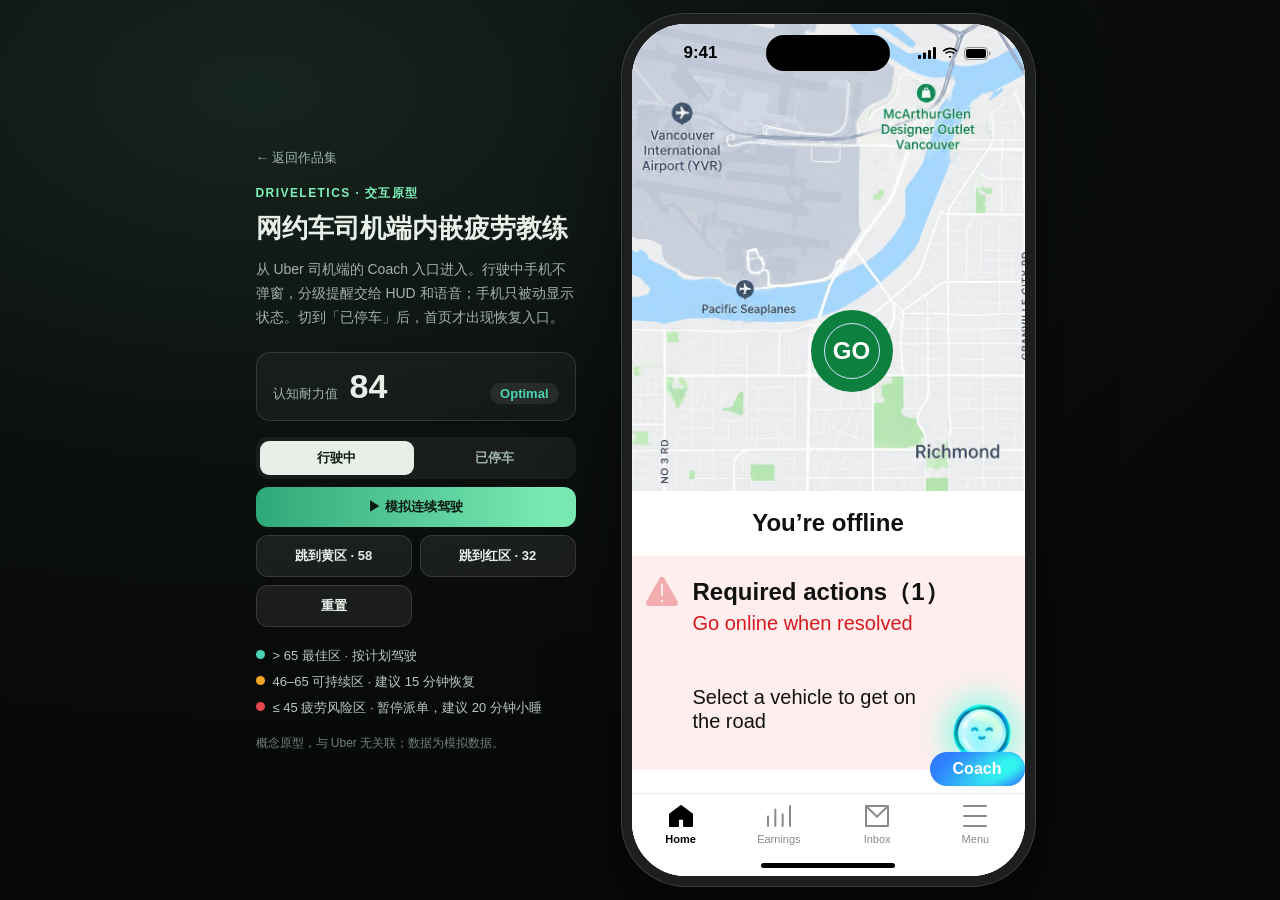
==== driveletics/index.html @ 4b9e258f "Driveletics: add embedded-coach H5 prototype, link it from the project page Single-screen prototype " ====
<!DOCTYPE html>
<html lang="zh-CN">
<head>
<meta charset="UTF-8" />
<meta name="viewport" content="width=device-width, initial-scale=1, maximum-scale=1, user-scalable=no, viewport-fit=cover" />
<meta name="robots" content="noindex, nofollow" />
<meta name="theme-color" content="#0b0f0d" />
<title>Driveletics · Driver Coach</title>
<link rel="stylesheet" href="app.css?v=5" />
</head>
<body>

<div class="stage">
  <!-- Demo controls (outside the phone; bottom sheet on mobile) -->
  <aside class="demo" id="demo">
    <button class="demo-toggle" id="demoToggle" aria-expanded="false">演示控制</button>
    <div class="demo-body">
      <a class="demo-back" href="../project-driveletics.html">&#8592; 返回作品集</a>
      <p class="demo-kicker">DRIVELETICS · 交互原型</p>
      <h1 class="demo-title">网约车司机端内嵌疲劳教练</h1>
      <p class="demo-lead">从 Uber 司机端的 Coach 入口进入。行驶中手机不弹窗，分级提醒交给 HUD 和语音；手机只被动显示状态。切到「已停车」后，首页才出现恢复入口。</p>
      <div class="demo-meter">
        <span>认知耐力值</span>
        <strong id="demoScore">84</strong>
        <em id="demoZone" class="z-opt">Optimal</em>
      </div>
      <div class="demo-drive" role="group" aria-label="车辆状态">
        <button data-moving="1" class="on">行驶中</button>
        <button data-moving="0">已停车</button>
      </div>
      <div class="demo-btns">
        <button id="simPlay" class="primary">▶ 模拟连续驾驶</button>
        <button data-jump="58">跳到黄区 · 58</button>
        <button data-jump="32">跳到红区 · 32</button>
        <button id="simReset">重置</button>
      </div>
      <ul class="demo-legend">
        <li><i class="z-opt"></i>&gt; 65 最佳区 · 按计划驾驶</li>
        <li><i class="z-sus"></i>46–65 可持续区 · 建议 15 分钟恢复</li>
        <li><i class="z-risk"></i>≤ 45 疲劳风险区 · 暂停派单，建议 20 分钟小睡</li>
      </ul>
      <p class="demo-note">概念原型，与 Uber 无关联；数据为模拟数据。</p>
    </div>
  </aside>

  <div class="phone-wrap" id="phoneWrap">
    <div class="phone" id="phone">
      <div class="statusbar" aria-hidden="true">
        <span class="sb-time">9:41</span>
        <span class="sb-island"></span>
        <span class="sb-icons">
          <svg width="18" height="12" viewBox="0 0 18 12"><rect x="0" y="8" width="3" height="4" rx="1"/><rect x="5" y="5.5" width="3" height="6.5" rx="1"/><rect x="10" y="3" width="3" height="9" rx="1"/><rect x="15" y="0" width="3" height="12" rx="1"/></svg>
          <svg width="16" height="12" viewBox="0 0 16 12"><path d="M8 2.2c2.4 0 4.6.9 6.2 2.5l1.2-1.2A10.4 10.4 0 0 0 8 .5 10.4 10.4 0 0 0 .6 3.5l1.2 1.2A8.7 8.7 0 0 1 8 2.2Zm0 3.4c1.5 0 2.8.6 3.8 1.5L13 5.9A7.1 7.1 0 0 0 8 3.9a7.1 7.1 0 0 0-5 2l1.2 1.2c1-.9 2.3-1.5 3.8-1.5Zm0 3.4c.6 0 1.1.2 1.5.6L8 11.1 6.5 9.6c.4-.4.9-.6 1.5-.6Z"/></svg>
          <svg width="27" height="13" viewBox="0 0 27 13"><rect x=".5" y=".5" width="23" height="12" rx="3.5" fill="none" stroke="currentColor" opacity=".4"/><rect x="2" y="2" width="20" height="9" rx="2"/><path d="M25 4.5v4c.8-.3 1.3-1.1 1.3-2s-.5-1.7-1.3-2Z" opacity=".5"/></svg>
        </span>
      </div>

      <!-- ============ 000 · Uber driver home ============ -->
      <section class="screen scr-uber is-active" data-screen="uber">
        <div class="uber-map"><img src="assets/uber-map.jpg" alt="" /></div>
        <button class="go-btn" id="goBtn" aria-label="Go online">
          <img class="go-outer" src="assets/go-outer.svg" alt="" />
          <img class="go-inner" src="assets/go-inner.svg" alt="" />
          <span>GO</span>
        </button>
        <p class="uber-state" id="uberState">You’re offline</p>
        <div class="uber-actions">
          <img class="uber-warn" src="assets/warn.svg" alt="" />
          <div>
            <p class="ua-title">Required actions（1）</p>
            <p class="ua-sub">Go online when resolved</p>
            <p class="ua-item">Select a vehicle to get on the road</p>
          </div>
        </div>
        <button class="coach-entry" id="coachEntry" aria-label="Open Driveletics coach">
          <span class="coach-orb">
            <img class="coach-glow" src="assets/coach-glow.svg" alt="" />
            <img class="coach-face" src="assets/mascot.png" alt="" />
          </span>
          <span class="coach-pill"><img src="assets/coach-shine.svg" alt="" /><b>Coach</b></span>
        </button>
        <nav class="uber-tabs">
          <a class="on"><img src="assets/u-home.svg" alt="" /><span>Home</span></a>
          <a><img src="assets/u-earn.svg" alt="" /><span>Earnings</span></a>
          <a><img src="assets/u-inbox.svg" alt="" /><span>Inbox</span></a>
          <a><img src="assets/u-menu.svg" alt="" /><span>Menu</span></a>
        </nav>
      </section>

      <!-- ============ Splash ============ -->
      <section class="screen scr-splash" data-screen="splash">
        <img class="sp-glow-green" src="assets/sp-glow-green.svg" alt="" />
        <img class="sp-glow-cyan" src="assets/sp-glow-cyan.svg" alt="" />
        <div class="sp-ring">
          <img class="sp-track" src="assets/sp-ring-track.svg" alt="" />
          <img class="sp-progress" src="assets/sp-ring-progress.svg" alt="" />
          <img class="sp-halo" src="assets/sp-orb-halo.svg" alt="" />
          <img class="sp-rim" src="assets/sp-orb-rim.svg" alt="" />
          <img class="sp-face" src="assets/sp-orb-face.svg" alt="" />
          <img class="sp-hl" src="assets/sp-orb-hl.svg" alt="" />
          <img class="sp-eye l" src="assets/sp-eye.svg" alt="" />
          <img class="sp-eye r" src="assets/sp-eye.svg" alt="" />
          <img class="sp-smile" src="assets/sp-smile.svg" alt="" />
        </div>
        <p class="sp-name">DRIVELETICS</p>
        <p class="sp-tag">Drive in rhythm. Rest in time.</p>
        <p class="sp-chip"><img src="assets/sp-dot.svg" alt="" /><span id="spChip">Calibrating fatigue monitor…</span></p>
        <div class="sp-loader"><i id="spBar"></i></div>
        <p class="sp-foot">AI-POWERED DRIVER WELLBEING</p>
      </section>

      <!-- ============ Coach app shell ============ -->
      <section class="screen scr-app" data-screen="app">
        <div class="app-scroll" id="appScroll">
          <button class="back" data-action="back-uber">
            <svg width="24" height="24" viewBox="0 0 24 24"><path d="M14.5 6 8.5 12l6 6" fill="none" stroke="currentColor" stroke-width="2" stroke-linecap="round" stroke-linejoin="round"/></svg>
            <span>Back to Uber</span>
          </button>

          <!-- 001 Home -->
          <div class="tab-page is-active" data-page="home">
            <header class="hello">
              <img class="hello-avatar" src="assets/mascot.png" alt="" />
              <div><h2>Hi, Jack</h2><p>Saturday, March 14, 2026</p></div>
            </header>

            <article class="park-card" id="parkCard" hidden>
              <span class="pc-dot"></span>
              <div>
                <p class="pc-kicker" id="pcKicker">PARKED · FATIGUE RISK</p>
                <p class="pc-title" id="pcTitle">Good time for a 20-min rest</p>
                <p class="pc-sub" id="pcSub">Requests stay paused until you’ve rested.</p>
              </div>
              <button class="pc-go" id="pcGo">Start</button>
            </article>

            <article class="stamina" id="staminaCard">
              <p class="st-label">COGNITIVE STAMINA</p>
              <p class="st-score" id="stScore">84</p>
              <p class="st-state" id="stState">Optimal Performance</p>
              <div class="st-ring">
                <svg viewBox="0 0 120 120">
                  <circle cx="60" cy="60" r="50" class="ring-track" />
                  <circle cx="60" cy="60" r="50" class="ring-val" id="stRing" />
                </svg>
                <span id="stBadge">HIGH</span>
              </div>
              <div class="st-msg" id="stMsg">
                <img src="assets/check-circle.svg" alt="" />
                <span id="stMsgText">Your status is good, continue accepting rides</span>
              </div>
              <p class="st-dispatch"><span>Ride requests</span><b id="stDispatch">Active</b></p>
              <button class="st-why" id="stWhy" aria-expanded="false">AI 判断依据 <b>›</b></button>
              <div class="st-basis" id="stBasis" hidden>
                <p><i></i>PERCLOS（闭眼时间占比）<b id="bPerclos">6%</b></p>
                <p><i></i>本段连续驾驶<b id="bDrive">32 min</b></p>
                <p><i></i>今日累计在线<b>5h 42m</b></p>
                <p><i></i>急刹 / 车道偏离（CAN）<b id="bCan">0 次</b></p>
                <small>DMS 摄像头 + 车辆 CAN 数据 · 只用于安全支持，不作为平台处罚依据</small>
              </div>
            </article>

            <h3 class="sec">Today's Driving Status</h3>
            <div class="duo">
              <div class="mini"><p>Active Hours</p><strong id="activeHours">5h 42m</strong></div>
              <div class="mini"><p>Safety Score</p><strong>9.8<img class="safety-dot" src="assets/safety-dot.svg" alt="" /></strong></div>
            </div>

            <div class="next-win" id="nextWin">
              <span class="nw-icon"><img src="assets/clock-bg.svg" alt="" /><img src="assets/clock.svg" alt="" /></span>
              <div><p>NEXT RECOVERY WINDOW</p><strong id="nwText">Scheduled in 15m</strong></div>
              <button class="snooze" id="snoozeBtn">Snooze</button>
            </div>

            <h3 class="sec">Daily points progress</h3>
            <div class="bar"><i id="dailyBar" style="width:65%"></i></div>
            <p class="bar-cap" id="dailyCap">65 / 100 points</p>
          </div>

          <!-- 002 Plan -->
          <div class="tab-page" data-page="plan">
            <h2 class="title">Driving Plan</h2>
            <p class="subtitle">Today's rhythmic training schedule</p>
            <article class="overview">
              <p class="ov-label">PLAN OVERVIEW</p>
              <div class="ov-cols">
                <div><p>Total Drive</p><strong>195</strong><span>minutes</span></div>
                <div><p>Total Rest</p><strong>45</strong><span>minutes</span></div>
                <div><p>Sessions</p><strong>4</strong><span>total</span></div>
              </div>
              <img class="ov-orb" src="assets/mascot.png" alt="" />
            </article>

            <button class="sec sec-link" data-action="open-schedule">Session Schedule
              <svg width="20" height="20" viewBox="0 0 24 24"><path d="M9.5 6l6 6-6 6" fill="none" stroke="currentColor" stroke-width="2" stroke-linecap="round" stroke-linejoin="round"/></svg>
            </button>
            <article class="current" data-action="open-schedule">
              <img class="cur-play" src="assets/play-green.svg" alt="" />
              <div class="cur-head"><strong>Drive Session 2</strong><span>9:04 AM-9:52 AM</span></div>
              <div class="cur-min"><b>48</b><span>min</span></div>
              <div class="bar teal"><i id="curBar" style="width:66.7%"></i></div>
              <p class="cur-prog" id="curProg">In progress 32/48 min</p>
            </article>

            <div class="duo">
              <div class="mini tall"><p>DRIVE SESSION 1</p><strong>52 mins</strong><span>8:00 AM-8:52 AM</span><em>Completed</em></div>
              <div class="mini tall"><p>RECOVERY 1</p><strong>12 mins</strong><span>8:52 AM-9:04 AM</span><em>Completed</em></div>
            </div>

            <article class="strategy">
              <h3>Ride Acceptance Strategy</h3>
              <ol id="strategyList">
                <li class="on"><b>9:04 AM-9:30 AM</b><span>Peak period · Prioritize short trips</span></li>
                <li><b>9:30 AM-9:52 AM</b><span>Wind down · Decline trips over 20 min</span></li>
                <li><b>9:52 AM-10:07 AM</b><span>Recovery 2 · Auto-pause new requests</span></li>
              </ol>
            </article>
          </div>

          <!-- 003 Schedule (sub page of Plan) -->
          <div class="tab-page" data-page="schedule">
            <h2 class="title">Schedule</h2>
            <div class="sched" id="schedList"></div>
          </div>

          <!-- 004 Recovery -->
          <div class="tab-page" data-page="recovery">
            <article class="rec-win" id="recWin">
              <p class="rw-label">RECOVERY WINDOW</p>
              <p class="rw-zone" id="rwZone">Sustainable<br />Zone</p>
              <p class="rw-time"><b id="rwTime">12:48</b><span>MIN REMAINING</span></p>
              <p class="rw-active" id="rwActive">ACTIVE</p>
              <img class="rw-orb" src="assets/mascot.png" alt="" />
              <div class="bar dark"><i id="rwBar" style="width:15%"></i></div>
              <p class="rw-hint">Maintain low intensity for maximum recovery benefit</p>
              <div class="rw-actions">
                <button id="rwToggle">Pause</button>
                <button id="rwEnd" class="ghost">End early</button>
              </div>
            </article>

            <article class="card strategies">
              <h3>Recovery Strategies</h3>
              <button class="strat is-on" data-strat="breath"><img src="assets/ic-lungs.svg" alt="" /><b>Deep Breathing</b><span>3-5 min breathing to reduce stress hormones</span><em>Best</em></button>
              <button class="strat" data-strat="coffee"><img src="assets/ic-coffee.svg" alt="" /><b>Caffeine Boost</b><span>Small coffee or tea to enhance alertness</span></button>
              <button class="strat" data-strat="walk"><img src="assets/ic-walk.svg" alt="" /><b>Light Movement</b><span>Walk or stretch to improve circulation</span></button>
              <button class="strat" data-strat="snack"><img src="assets/ic-apple.svg" alt="" /><b>Healthy Snack</b><span>Fruit or nuts for energy replenishment</span></button>
            </article>

            <h3 class="sec">Nearby Rest Stop</h3>
            <div class="rest-map"><img src="assets/rest-map.jpg" alt="" /></div>

            <article class="card stops">
              <h3><img src="assets/ic-pin.svg" alt="" />Nearby Rest Stops</h3>
              <button class="stop" data-stop="Starbucks - Downtown"><b>Starbucks - Downtown</b><em>0.3 Km</em><span>Coffee Shop</span><i>Wifi</i><i>Restroom</i><i>Charging</i></button>
              <button class="stop" data-stop="Central Park"><b>Central Park</b><em>0.5 Km</em><span>Park</span><i>Green Space</i><i>Restroom</i><i>Charging</i></button>
              <button class="stop" data-stop="7-Eleven - Main St"><b>7-Eleven - Main St</b><em>0.2 Km</em><span>Convenience</span><i>Food</i><i>Restroom</i></button>
            </article>
          </div>

          <!-- 005 Rewards -->
          <div class="tab-page" data-page="rewards">
            <h2 class="title">Rewards &amp; Rules</h2>
            <p class="subtitle strong">Follow the rhythm, earn rewards</p>
            <div class="duo">
              <div class="pts today">
                <p>TODAY'S POINTS</p>
                <div class="pts-ring">
                  <svg viewBox="0 0 120 120"><circle cx="60" cy="60" r="50" class="pr-track"/><circle cx="60" cy="60" r="50" class="pr-val" id="ptsRing"/></svg>
                  <strong id="ptsToday">73</strong><em>Good</em>
                </div>
              </div>
              <div class="pts total">
                <p>REWARD POINTS</p>
                <strong id="ptsTotal">888</strong><em>pts</em>
                <button id="redeemBtn">Redeem <svg width="16" height="16" viewBox="0 0 24 24"><path d="M9.5 6l6 6-6 6" fill="none" stroke="currentColor" stroke-width="2.4" stroke-linecap="round" stroke-linejoin="round"/></svg></button>
              </div>
            </div>

            <article class="card trend">
              <h3>Weekly Endurance Trends</h3>
              <p class="muted">Last 7 Days</p>
              <svg class="chart" id="chart" viewBox="0 0 322 170"></svg>
              <p class="legend"><i class="z-opt"></i>HIGH <i class="z-sus"></i>SUSTAINABLE <i class="z-risk"></i>FATIGUE</p>
            </article>

            <h3 class="sec">Recent Rewards</h3>
            <ul class="card rewards" id="rewardList">
              <li><b>Smooth Braking Streak</b><span>Today 2:20 PM</span><em>+25 pts</em></li>
              <li><b>Recovery 1 Completed</b><span>Today 9:04 AM</span><em>+15 pts</em></li>
              <li><b>Plan Adherence 3 days</b><span>Today 8:00 AM</span><em>+25 pts</em></li>
            </ul>
          </div>
        </div>

        <nav class="tabbar" id="tabbar">
          <button data-tab="home" class="on"><img class="i-off" src="assets/tab-home-gray.png" alt="" /><img class="i-on" src="assets/mascot.png" alt="" /><span>Home</span></button>
          <button data-tab="plan"><img class="i-off" src="assets/tab-plan.png" alt="" /><img class="i-on" src="assets/mascot.png" alt="" /><span>Plan</span></button>
          <button data-tab="recovery"><img class="i-off" src="assets/tab-recovery.png" alt="" /><img class="i-on" src="assets/mascot.png" alt="" /><span>Recovery</span></button>
          <button data-tab="rewards"><img class="i-off" src="assets/tab-rewards.png" alt="" /><img class="i-on" src="assets/mascot.png" alt="" /><span>Rewards</span></button>
        </nav>

      </section>

      <div class="toast" id="toast" role="status"></div>
      <div class="home-ind"></div>
    </div>
  </div>
</div>

<script src="app.js?v=5"></script>
</body>
</html>
---- driveletics/app.css ----
/* Driveletics · driver coach H5 prototype (from Figma 汽车 · 000–005 + Splash) */
:root {
  --bg: #f4f5f5;
  --ink: #111;
  --muted: #6b6b6b;
  --tab: #93969a;
  --teal: #4ad2b4;
  --teal-2: #2ec1a0;
  --amber: #f5a524;
  --red: #e5484d;
  --card: #fff;
  --zone: var(--teal);
  --font: -apple-system, BlinkMacSystemFont, "SF Pro Text", "SF Pro Display", "Inter", "PingFang SC", "Helvetica Neue", Arial, sans-serif;
}
* { box-sizing: border-box; margin: 0; padding: 0; -webkit-tap-highlight-color: transparent; }
html, body { height: 100%; }
body {
  font-family: var(--font);
  background: radial-gradient(1200px 700px at 20% 10%, #16241e 0%, #0b0f0d 55%, #070908 100%);
  color: var(--ink);
  overflow: hidden;
  -webkit-font-smoothing: antialiased;
}
button { font: inherit; color: inherit; background: none; border: 0; cursor: pointer; text-align: left; }
img { display: block; }
[hidden] { display: none !important; }

/* ---------- stage: demo panel + phone ---------- */
.stage {
  height: 100%;
  display: flex;
  align-items: center;
  justify-content: center;
  gap: 56px;
  padding: 24px;
}
.phone-wrap { width: calc(393px * var(--s, 1)); height: calc(852px * var(--s, 1)); flex: none; }
.phone {
  position: relative;
  width: 393px;
  height: 852px;
  transform: scale(var(--s, 1));
  transform-origin: top left;
  border-radius: 54px;
  overflow: hidden;
  background: var(--bg);
  box-shadow: 0 0 0 10px #1c1f1e, 0 0 0 11px #3a3f3d, 0 40px 80px rgba(0, 0, 0, .55);
}

.demo { width: 320px; color: #e8efe9; flex: none; }
.demo-toggle { display: none; }
.demo-back { display: inline-block; margin-bottom: 18px; font-size: 13px; color: #9fb3aa; text-decoration: none; }
.demo-back:hover { color: #e8efe9; }
.demo-kicker { font-size: 12px; letter-spacing: .12em; color: #7ff0b8; font-weight: 600; }
.demo-title { font-size: 26px; line-height: 1.3; margin: 10px 0 12px; font-weight: 800; }
.demo-lead { font-size: 14px; line-height: 1.7; color: #9fb3aa; }
.demo-meter {
  display: flex; align-items: baseline; gap: 12px;
  margin: 22px 0 16px; padding: 14px 16px;
  border: 1px solid rgba(255, 255, 255, .12); border-radius: 14px;
  background: rgba(255, 255, 255, .04);
}
.demo-meter span { font-size: 13px; color: #9fb3aa; }
.demo-meter strong { font-size: 34px; font-weight: 800; font-variant-numeric: tabular-nums; }
.demo-meter em { font-style: normal; font-size: 13px; font-weight: 700; margin-left: auto; padding: 3px 10px; border-radius: 999px; background: rgba(255,255,255,.08); }
.demo-meter em.z-opt { color: var(--teal); }
.demo-meter em.z-sus { color: var(--amber); }
.demo-meter em.z-risk { color: #ff6b6f; }
.demo-btns { display: grid; grid-template-columns: 1fr 1fr; gap: 8px; }
.demo-btns button {
  padding: 11px 12px; border-radius: 12px; font-size: 13px; font-weight: 600; text-align: center;
  background: rgba(255, 255, 255, .07); border: 1px solid rgba(255, 255, 255, .12); color: #e8efe9;
  transition: background .2s;
}
.demo-btns button:hover { background: rgba(255, 255, 255, .14); }
.demo-btns .primary { grid-column: 1 / -1; background: linear-gradient(90deg, #2fa879, #7ff0b8); color: #0b1a12; border: 0; }
.demo-btns .primary.is-on { background: rgba(255,255,255,.1); color: #e8efe9; border: 1px solid rgba(255,255,255,.2); }
.demo-legend { list-style: none; margin: 20px 0 0; display: grid; gap: 8px; font-size: 13px; color: #b9c9c1; }
.demo-legend i, .legend i { display: inline-block; width: 9px; height: 9px; border-radius: 50%; margin-right: 8px; vertical-align: 1px; }
.z-opt { background: var(--teal); }
.z-sus { background: var(--amber); }
.z-risk { background: var(--red); }
.demo-meter em.z-opt, .demo-meter em.z-sus, .demo-meter em.z-risk { background: rgba(255,255,255,.08); }
.demo-note { margin-top: 18px; font-size: 12px; color: #6f817a; }

/* ---------- status bar / home indicator ---------- */
.statusbar {
  position: absolute; z-index: 30; top: 0; left: 0; right: 0; height: 54px;
  display: flex; align-items: center; justify-content: space-between; padding: 4px 34px 0 52px;
  pointer-events: none; color: #000;
}
.statusbar svg { fill: currentColor; }
.sb-time { font-weight: 600; font-size: 17px; width: 54px; }
.sb-island { position: absolute; left: 134.5px; top: 11px; width: 124px; height: 36px; border-radius: 18px; background: #000; }
.sb-icons { display: flex; gap: 6px; align-items: center; }
.phone.dark-bar .statusbar { color: #fff; }
.home-ind { position: absolute; z-index: 30; left: 129.5px; bottom: 8px; width: 134px; height: 5px; border-radius: 3px; background: #000; pointer-events: none; }
.phone.dark-bar .home-ind { background: rgba(255, 255, 255, .6); }

/* ---------- screens ---------- */
.screen { position: absolute; inset: 0; opacity: 0; visibility: hidden; transition: opacity .35s ease, visibility 0s linear .35s; }
.screen.is-active { opacity: 1; visibility: visible; transition: opacity .35s ease; }

/* 000 · Uber */
.scr-uber { background: #fff; }
.uber-map { position: absolute; left: -23px; top: 0; width: 439px; height: 467px; overflow: hidden; }
.uber-map img { position: absolute; left: 0; top: -28.5%; width: 100%; height: 167.09%; object-fit: cover; }
.go-btn { position: absolute; left: 179px; top: 286px; width: 82px; height: 82px; }
.go-btn img { position: absolute; }
.go-outer { inset: 0; width: 82px; height: 82px; }
.go-inner { left: 13px; top: 13px; width: 56px; height: 56px; }
.go-btn span { position: absolute; inset: 0; display: grid; place-items: center; color: #fff; font-weight: 600; font-size: 24px; }
.go-btn.online { animation: pulse 1.6s ease-in-out infinite; }
@keyframes pulse { 50% { transform: scale(1.06); } }
.uber-state { position: absolute; top: 485px; left: 0; right: 0; text-align: center; font-weight: 600; font-size: 24px; }
.uber-actions { position: absolute; left: 0; top: 532px; width: 393px; height: 214px; background: #feeeee; padding: 20px 14px; display: flex; gap: 15px; }
.uber-warn { width: 32px; height: 32px; flex: none; }
.ua-title { font-weight: 600; font-size: 24px; }
.ua-sub { color: #d71920; font-size: 20px; margin-top: 4px; }
.ua-item { font-weight: 500; font-size: 20px; margin-top: 50px; width: 233px; line-height: 1.2; }
.coach-entry { position: absolute; left: 298px; top: 672px; width: 95px; height: 90px; }
.coach-orb { position: absolute; left: 16px; top: 0; width: 73px; height: 73px; }
.coach-glow { position: absolute; left: -29.5px; top: -29.5px; width: 132px; height: 132px; max-width: none; animation: glow 2.4s ease-in-out infinite; }
.coach-face { position: absolute; left: 7px; top: 8px; width: 58px; height: 57px; border-radius: 50%; animation: bob 3s ease-in-out infinite; }
@keyframes glow { 50% { opacity: .55; } }
@keyframes bob { 50% { transform: translateY(-3px); } }
.coach-pill { position: absolute; left: 0; top: 56px; width: 95px; height: 34px; border-radius: 999px; background: #2f7cfe; overflow: hidden; display: grid; place-items: center; }
.coach-pill img { position: absolute; left: -12px; top: -12px; width: 123px; height: 62px; max-width: none; transform: rotate(-12.39deg); }
.coach-pill b { position: relative; color: #fff; font-weight: 600; font-size: 16px; }
.coach-entry:active { transform: scale(.96); }
.uber-tabs { position: absolute; left: 0; right: 0; top: 769px; height: 83px; background: #fff; border-top: 1px solid #e8e8e8; display: grid; grid-template-columns: repeat(4, 1fr); }
.uber-tabs a { display: flex; flex-direction: column; align-items: center; padding-top: 11px; gap: 6px; font-size: 11px; font-weight: 500; color: #8a8a8a; }
.uber-tabs a.on { color: #000; font-weight: 600; }
.uber-tabs img { width: 24px; height: 22px; }

/* Splash */
.scr-splash { background: linear-gradient(180deg, #16241e 0%, #0b0f0d 55%, #070908 100%); overflow: hidden; color: #fff; }
.sp-glow-green { position: absolute; left: -240px; top: 0; width: 660px; height: 660px; max-width: none; }
.sp-glow-cyan { position: absolute; left: 40px; top: 400px; width: 600px; height: 600px; max-width: none; }
.sp-ring { position: absolute; left: 84.5px; top: 218px; width: 224px; height: 224px; }
.sp-ring img { position: absolute; max-width: none; }
.sp-track { inset: 0; width: 224px; height: 224px; }
.sp-progress { left: -16px; top: -18px; width: 258px; height: 260px; animation: spin 2.2s linear infinite; transform-origin: 128px 130px; }
@keyframes spin { to { transform: rotate(360deg); } }
.sp-halo { left: 20px; top: 20px; width: 184px; height: 184px; }
.sp-rim { left: 50px; top: 50px; width: 124px; height: 124px; }
.sp-face { left: 59px; top: 59px; width: 106px; height: 106px; }
.sp-hl { left: 77.5px; top: 68px; width: 40px; height: 18px; }
.sp-eye { top: 98.25px; width: 19.5px; height: 8.5px; }
.sp-eye.l { left: 86.25px; }
.sp-eye.r { left: 118.25px; }
.sp-smile { left: 100.25px; top: 118.25px; width: 23.5px; height: 8.5px; }
.sp-eye { animation: blink 3.2s infinite; transform-origin: center; }
@keyframes blink { 0%, 92%, 100% { transform: scaleY(1); } 95% { transform: scaleY(.1); } }
.sp-name { position: absolute; top: 488px; left: 0; right: 0; text-align: center; font-weight: 900; font-size: 34px; letter-spacing: 1.36px; }
.sp-tag { position: absolute; top: 534px; left: 0; right: 0; text-align: center; color: #9fb3aa; font-size: 16px; font-weight: 500; }
.sp-chip {
  position: absolute; top: 596px; left: 50%; transform: translateX(-50%); white-space: nowrap;
  display: flex; align-items: center; gap: 10px; padding: 10px 16px; border-radius: 999px;
  background: rgba(255, 255, 255, .06); border: 1px solid rgba(255, 255, 255, .12);
  color: #d6e4dd; font-size: 14px; font-weight: 500;
}
.sp-chip img { width: 20px; height: 20px; margin: -6px; }
.sp-loader { position: absolute; top: 700px; left: 136.5px; width: 120px; height: 4px; border-radius: 2px; background: rgba(255, 255, 255, .1); overflow: hidden; }
.sp-loader i { display: block; height: 100%; width: 0; border-radius: 2px; background: linear-gradient(90deg, #2fa879, #7ff0b8); }
.sp-foot { position: absolute; top: 776px; left: 0; right: 0; text-align: center; font-size: 11px; font-weight: 600; letter-spacing: 1.54px; color: rgba(255, 255, 255, .4); }

/* ---------- App shell ---------- */
.scr-app { background: var(--bg); }
.app-scroll { position: absolute; inset: 0 0 83px; overflow-y: auto; overscroll-behavior: contain; padding: 64px 16px 32px; scrollbar-width: none; }
.app-scroll::-webkit-scrollbar { display: none; }
.back { display: flex; align-items: center; gap: 4px; color: var(--muted); font-size: 16px; font-weight: 500; margin: 0 0 8px 2px; height: 28px; }
.back svg { margin-left: -4px; }
.tab-page { display: none; }
.tab-page.is-active { display: block; animation: rise .35s ease; }
@keyframes rise { from { opacity: 0; transform: translateY(8px); } }

.title { font-size: 24px; font-weight: 600; margin: 4px 0 0 4px; }
.subtitle { font-size: 13px; color: var(--muted); margin: 6px 0 20px 4px; }
.subtitle.strong { font-size: 16px; font-weight: 500; color: #000; margin-top: 4px; }
.sec { display: block; font-size: 17px; font-weight: 600; margin: 24px 0 12px; }
.sec-link { display: flex; width: 100%; justify-content: space-between; align-items: center; }
.muted { color: var(--muted); font-size: 13px; font-weight: 500; }
.card { background: var(--card); border-radius: 12px; }

/* Home */
.hello { display: flex; align-items: center; gap: 8px; margin: 0 0 14px 8px; }
.hello-avatar { width: 48px; height: 48px; border-radius: 50%; }
.hello h2 { font-size: 24px; font-weight: 600; }
.hello p { font-size: 14px; font-weight: 500; color: var(--muted); margin-top: 2px; }

.stamina { position: relative; background: #111; color: #fff; padding: 19px 15px 16px 15px; min-height: 209px; transition: box-shadow .4s; }
.st-label { font-size: 14px; font-weight: 500; }
.st-score { font-size: 64px; font-weight: 500; color: var(--zone); margin: 6px 0 0 10px; line-height: 1.1; font-variant-numeric: tabular-nums; transition: color .4s; }
.st-state { font-size: 16px; color: var(--muted); margin-left: 10px; }
.st-ring { position: absolute; right: 22px; top: 18px; width: 124px; height: 124px; }
.st-ring svg { width: 100%; height: 100%; transform: rotate(-90deg); overflow: visible; }
.ring-track { fill: none; stroke: #1e2a27; stroke-width: 8; }
.ring-val { fill: none; stroke: var(--zone); stroke-width: 8; stroke-linecap: round; stroke-dasharray: 314.16; stroke-dashoffset: 50; filter: drop-shadow(0 0 6px var(--zone)); transition: stroke-dashoffset .6s ease, stroke .4s; }
.st-ring span { position: absolute; inset: 0; display: grid; place-items: center; font-size: 30px; font-weight: 500; }
.st-msg { display: flex; align-items: center; gap: 12px; margin: 14px 10px 0; height: 41px; padding: 0 12px; border: 1px solid var(--zone); border-radius: 12px; color: var(--zone); font-size: 11px; transition: color .4s, border-color .4s; }
.st-msg img { width: 24px; height: 24px; }
.stamina[data-zone="sus"] .st-msg img, .stamina[data-zone="risk"] .st-msg img { filter: grayscale(1) brightness(1.6); }
.st-why { margin: 10px 10px 0; font-size: 12px; color: #9aa6a2; }
.st-why b { display: inline-block; transition: transform .2s; }
.st-why[aria-expanded="true"] b { transform: rotate(90deg); }
.st-basis { margin: 8px 10px 0; padding: 12px; border-radius: 10px; background: #1a1d1c; font-size: 12px; color: #cfd8d4; display: grid; gap: 6px; }
.st-basis p { display: flex; align-items: center; gap: 8px; }
.st-basis i { width: 6px; height: 6px; border-radius: 50%; background: var(--zone); }
.st-basis b { margin-left: auto; font-weight: 600; color: #fff; }
.st-basis small { color: #7d8984; font-size: 11px; margin-top: 4px; }

.duo { display: grid; grid-template-columns: 1fr 1fr; gap: 26px; }
.mini { background: #fff; border-radius: 12px; height: 91px; display: flex; flex-direction: column; align-items: center; justify-content: center; gap: 6px; }
.mini p { font-size: 13px; font-weight: 600; color: var(--muted); }
.mini strong { font-size: 26px; font-weight: 700; display: flex; align-items: center; gap: 6px; }
.safety-dot { width: 15px; height: 15px; margin-right: -8px; }
.mini.tall { height: 116px; gap: 2px; }
.mini.tall p { margin-bottom: 6px; }
.mini.tall span { font-size: 13px; font-weight: 500; color: var(--muted); margin-top: 6px; }
.mini.tall em { font-style: normal; font-size: 13px; font-weight: 500; color: var(--teal); }

.next-win { display: flex; align-items: center; gap: 16px; margin-top: 24px; height: 85px; padding: 0 16px 0 10px; border: 1px solid #111; border-radius: 12px; background: #fff; transition: border-color .3s, background .3s; }
.nw-icon { position: relative; width: 40px; height: 40px; flex: none; }
.nw-icon img { position: absolute; }
.nw-icon img:first-child { inset: 0; width: 40px; height: 40px; }
.nw-icon img:last-child { left: 8px; top: 8px; width: 24px; height: 24px; }
.next-win p { font-size: 13px; font-weight: 600; color: var(--muted); }
.next-win strong { font-size: 16px; font-weight: 600; }
.snooze { margin-left: auto; padding: 5px 9px; border-radius: 999px; background: var(--bg); font-size: 13px; font-weight: 600; white-space: nowrap; }
.snooze:disabled { opacity: .4; cursor: default; }
.next-win[data-zone="sus"] { border-color: var(--amber); background: #fff8ed; }
.next-win[data-zone="risk"] { border-color: var(--red); background: #fdeeee; }
.next-win[data-zone="sus"] .snooze, .next-win[data-zone="risk"] .snooze { background: #111; color: #fff; }

.bar { height: 8px; border-radius: 999px; background: #e1e1e1; overflow: hidden; }
.bar i { display: block; height: 100%; border-radius: 999px; background: #111; transition: width .5s ease; }
.bar.teal { background: rgba(74, 210, 180, .3); }
.bar.teal i, .bar.dark i { background: var(--teal); }
.bar.dark { background: rgba(146, 252, 228, .3); }
.bar-cap { font-size: 13px; font-weight: 500; color: var(--muted); margin-top: 8px; }
.scr-app .bar:not(.teal):not(.dark) { width: 322px; }

/* Plan */
.overview { position: relative; background: #111; color: #fff; border-radius: 12px; padding: 24px 28px; height: 158px; }
.ov-label { font-size: 16px; font-weight: 500; }
.ov-cols { display: flex; gap: 34px; margin-top: 10px; }
.ov-cols div { display: flex; flex-direction: column; align-items: center; }
.ov-cols p { font-size: 16px; color: rgba(255, 255, 255, .7); }
.ov-cols strong { font-size: 32px; font-weight: 500; color: var(--teal); }
.ov-cols span { font-size: 13px; }
.ov-orb { position: absolute; right: -8px; bottom: -22px; width: 66px; height: 66px; border-radius: 50%; animation: bob 3s ease-in-out infinite; }
.current { position: relative; background: rgba(74, 210, 180, .15); border-radius: 12px; height: 130px; padding: 16px 17px; cursor: pointer; }
.cur-play { position: absolute; left: 17px; top: 18px; width: 41px; height: 41px; }
.cur-head { margin-left: 49px; display: flex; flex-direction: column; gap: 4px; }
.cur-head strong { font-size: 16px; font-weight: 600; }
.cur-head span { font-size: 13px; font-weight: 500; color: var(--muted); }
.cur-min { position: absolute; right: 21px; top: 7px; display: flex; flex-direction: column; align-items: center; }
.cur-min b { font-size: 32px; font-weight: 500; }
.cur-min span { font-size: 16px; font-weight: 500; color: var(--muted); margin-top: -6px; }
.current .bar { margin-top: 15px; width: 322px; }
.cur-prog { font-size: 16px; font-weight: 500; color: var(--muted); margin-top: 12px; }
.current + .duo { margin-top: 24px; }
.strategy { margin-top: 24px; background: #fff; border-radius: 12px; padding: 25px 32px 20px; }
.strategy h3 { font-size: 17px; font-weight: 600; margin-bottom: 8px; }
.strategy ol { list-style: none; display: grid; gap: 8px; }
.strategy li { border-left: 3px solid #c9d2cb; padding-left: 7px; display: flex; flex-direction: column; gap: 6px; border-radius: 2px; min-height: 40px; }
.strategy li.on { border-color: var(--teal); }
.strategy li b { font-size: 13px; font-weight: 600; }
.strategy li span { font-size: 13px; font-weight: 500; color: var(--muted); }

/* Schedule */
.sched { display: grid; gap: 16px; margin-top: 18px; }
.sitem { position: relative; background: #fff; border-radius: 12px; height: 101px; padding: 15px 16px 0 65px; }
.sitem .ic { position: absolute; left: 14px; top: 12px; width: 41px; height: 41px; }
.sitem .ic img { position: absolute; }
.sitem .ic img:first-child { inset: 0; width: 41px; height: 41px; }
.sitem .ic img + img { left: 8.5px; top: 8.5px; width: 24px; height: 24px; }
.sitem strong { font-size: 16px; font-weight: 600; display: block; }
.sitem > span { font-size: 13px; font-weight: 500; color: var(--muted); }
.sitem .min { position: absolute; right: 20px; top: 12px; display: flex; flex-direction: column; align-items: center; }
.sitem .min b { font-size: 22px; font-weight: 600; }
.sitem .min i { font-style: normal; font-size: 13px; font-weight: 500; color: var(--muted); }
.sitem .st { position: absolute; left: 17px; top: 66px; display: flex; align-items: center; gap: 5px; font-size: 13px; font-weight: 500; color: #8c8c8c; }
.sitem .st img { width: 24px; height: 24px; }
.sitem.done .st { color: var(--teal); }
.sitem.now { background: #edf3ff; border: 1px solid #a4c9f2; height: 124px; }
.sitem.now strong, .sitem.now .prog { color: #6e9cb3; }
.sitem.now .bar { position: absolute; left: 19px; top: 69px; width: 322px; background: #c9d2cb; }
.sitem .prog { position: absolute; left: 18px; top: 88px; font-size: 16px; font-weight: 500; }

/* Recovery */
.rec-win { position: relative; background: #111; color: #fff; border-radius: 12px; padding: 23px 21px 18px; transition: box-shadow .4s; }
.rw-label { font-size: 13px; font-weight: 500; color: #8c8c8c; }
.rw-zone { font-size: 24px; font-weight: 600; line-height: 1.2; margin-top: 6px; }
.rw-time { display: flex; align-items: baseline; gap: 6px; margin-top: 4px; }
.rw-time b { font-size: 48px; font-weight: 600; font-variant-numeric: tabular-nums; }
.rw-time span { font-size: 13px; color: #8c8c8c; }
.rw-active { position: absolute; right: 30px; top: 31px; font-size: 16px; color: var(--teal); }
.rw-active.paused { color: #8c8c8c; }
.rw-orb { position: absolute; right: 26px; top: 60px; width: 78px; height: 78px; border-radius: 50%; animation: breathe 4s ease-in-out infinite; }
@keyframes breathe { 50% { transform: scale(1.08); } }
.rec-win .bar { margin-top: 10px; }
.rw-hint { font-size: 10px; font-weight: 500; color: #8c8c8c; margin-top: 7px; }
.rw-actions { display: flex; gap: 8px; margin-top: 14px; }
.rw-actions button { flex: 1; height: 36px; border-radius: 999px; background: var(--teal); color: #0b1a12; font-size: 14px; font-weight: 600; text-align: center; }
.rw-actions .ghost { background: transparent; color: #cfd8d4; border: 1px solid #333; }
.rec-win.idle .rw-actions button:first-child { background: #fff; }

.strategies { margin-top: 24px; padding: 19px 23px 19px; display: grid; gap: 8px; }
.strategies h3, .stops h3 { font-size: 17px; font-weight: 600; margin: 0 6px 8px; }
.strat { position: relative; display: block; width: 100%; min-height: 83px; padding: 14px 44px 12px 48px; border-radius: 12px; background: var(--bg); border: 1.5px solid transparent; transition: border-color .2s, background .2s; }
.strat img { position: absolute; left: 13px; top: 14px; width: 22px; height: 22px; object-fit: contain; }
.strat b { display: block; font-size: 16px; font-weight: 600; }
.strat span { display: block; font-size: 13px; font-weight: 500; color: var(--muted); margin-top: 4px; line-height: 1.25; }
.strat em { position: absolute; right: 13px; top: 14px; font-style: normal; font-size: 16px; font-weight: 600; color: var(--teal); }
.strat.is-on { border-color: var(--teal); background: #eefaf6; }
.strat.is-on::after { content: "✓"; position: absolute; right: 14px; bottom: 12px; width: 20px; height: 20px; border-radius: 50%; background: var(--teal); color: #fff; font-size: 12px; display: grid; place-items: center; }

.rest-map { height: 199px; border-radius: 16px; overflow: hidden; position: relative; }
.rest-map img { position: absolute; left: -1.48%; top: -2.57%; width: 103.21%; height: 105.02%; object-fit: cover; }
.stops { margin-top: 24px; padding: 10px 25px 12px; display: grid; gap: 9px; }
.stops h3 { display: flex; align-items: center; gap: 7px; margin: 0 0 4px -1px; }
.stops h3 img { width: 41px; height: 41px; }
.stop { position: relative; display: block; width: 100%; min-height: 86px; padding: 8px 18px 10px; border-radius: 12px; background: var(--bg); }
.stop b { font-size: 16px; font-weight: 600; }
.stop em { position: absolute; right: 12px; top: 8px; font-style: normal; font-weight: 500; font-size: 16px; color: var(--teal); }
.stop span { display: block; font-size: 13px; font-weight: 500; color: var(--muted); margin: 6px 0 6px; }
.stop i { display: inline-block; font-style: normal; font-size: 13px; font-weight: 500; color: var(--muted); background: #e1e2e2; border-radius: 4px; padding: 1px 5px; margin-right: 6px; }
.stop:active { background: #e9eded; }

/* Rewards */
.pts { height: 176px; border-radius: 12px; padding: 17px 15px; position: relative; }
.pts p { font-size: 16px; font-weight: 600; }
.pts.today { background: #e1fdf5; }
.pts.total { background: #fff8ed; display: flex; flex-direction: column; align-items: center; }
.pts.total p { align-self: flex-start; }
.pts-ring { position: absolute; left: 26px; top: 46px; width: 115px; height: 115px; }
.pts-ring svg { width: 100%; height: 100%; transform: rotate(-90deg); }
.pr-track { fill: none; stroke: rgba(255, 255, 255, .8); stroke-width: 11; }
.pr-val { fill: none; stroke: var(--teal-2); stroke-width: 11; stroke-linecap: round; stroke-dasharray: 314.16; stroke-dashoffset: 84.8; transition: stroke-dashoffset .6s; }
.pts-ring strong { position: absolute; left: 0; right: 0; top: 22px; text-align: center; font-size: 48px; font-weight: 600; }
.pts-ring em { position: absolute; left: 0; right: 0; top: 74px; text-align: center; font-style: normal; font-size: 16px; font-weight: 600; color: var(--teal); }
.pts.total strong { font-size: 48px; font-weight: 600; color: #fba500; margin-top: 16px; line-height: 1.15; font-variant-numeric: tabular-nums; }
.pts.total em { font-style: normal; font-size: 16px; font-weight: 600; color: #fba500; margin-top: -4px; }
.pts.total button { display: flex; align-items: center; gap: 8px; margin-top: 6px; font-size: 16px; font-weight: 600; }
.trend { margin-top: 35px; padding: 24px 17px 18px; }
.trend h3 { font-size: 16px; font-weight: 600; }
.chart { display: block; width: 100%; height: auto; margin-top: 18px; overflow: visible; }
.chart text { font: 600 10px var(--font); fill: #2ec1a0; text-anchor: middle; }
.chart .day { fill: var(--muted); font-size: 13px; font-weight: 500; }
.legend { font-size: 13px; font-weight: 500; color: var(--muted); display: flex; align-items: center; gap: 4px; margin: 6px 0 0 6px; }
.legend i { margin: 0 2px 0 10px; }
.legend i:first-child { margin-left: 0; }
.rewards { list-style: none; padding: 0 17px; }
.rewards li { position: relative; padding: 18px 0 14px; border-bottom: 1px solid #d9d9d9; display: flex; flex-direction: column; gap: 4px; }
.rewards li:last-child { border-bottom: 0; }
.rewards b { font-size: 16px; font-weight: 500; }
.rewards span { font-size: 13px; font-weight: 500; color: var(--muted); }
.rewards em { position: absolute; right: 0; top: 20px; font-style: normal; font-size: 13px; font-weight: 600; color: var(--teal-2); background: rgba(146, 252, 228, .2); border-radius: 4px; padding: 7px 13px; }
.rewards li.new { animation: flash 1.2s ease; }
@keyframes flash { from { background: rgba(74, 210, 180, .25); } }

/* Tab bar */
.tabbar { position: absolute; left: 0; right: 0; bottom: 0; height: 83px; background: #fff; box-shadow: 0 -2px 1px rgba(0, 0, 0, .05); display: grid; grid-template-columns: repeat(4, 1fr); z-index: 5; }
.tabbar button { display: flex; flex-direction: column; align-items: center; padding-top: 22px; gap: 3px; font-size: 11px; font-weight: 500; color: var(--tab); }
.tabbar img { width: 25px; height: 24px; object-fit: contain; }
.tabbar .i-on { display: none; border-radius: 50%; }
.tabbar button.on { color: #111; }
.tabbar button.on .i-on { display: block; }
.tabbar button.on .i-off { display: none; }

/* Parked recovery card (in-page, not a popup) */
.park-card { display: flex; align-items: center; gap: 12px; margin: 0 0 14px; padding: 14px 14px 14px 16px; border-radius: 14px; background: #fff; border: 1.5px solid var(--zone); animation: rise .35s ease; }
.pc-dot { width: 10px; height: 10px; border-radius: 50%; background: var(--zone); flex: none; box-shadow: 0 0 8px var(--zone); }
.pc-kicker { font-size: 11px; font-weight: 700; letter-spacing: .06em; color: var(--zone); }
.pc-title { font-size: 16px; font-weight: 600; margin-top: 2px; }
.pc-sub { font-size: 12px; color: var(--muted); margin-top: 2px; }
.pc-go { margin-left: auto; flex: none; padding: 8px 16px; border-radius: 999px; background: #111; color: #fff; font-size: 14px; font-weight: 600; }
.st-dispatch { display: flex; justify-content: space-between; margin: 10px 10px 0; font-size: 12px; color: #9aa6a2; }
.st-dispatch b { font-weight: 600; color: #fff; }
.stamina[data-zone="sus"] .st-dispatch b { color: var(--amber); }
.stamina[data-zone="risk"] .st-dispatch b { color: #ff6b6f; }
.demo-drive { display: grid; grid-template-columns: 1fr 1fr; gap: 4px; padding: 4px; margin-bottom: 8px; border-radius: 12px; background: rgba(255, 255, 255, .06); }
.demo-drive button { padding: 8px; border-radius: 9px; font-size: 13px; font-weight: 600; text-align: center; color: #9fb3aa; }
.demo-drive button.on { background: #e8efe9; color: #0b1a12; }

/* Zone accents */
.phone[data-zone="sus"] { --zone: var(--amber); }
.phone[data-zone="risk"] { --zone: var(--red); }
.phone[data-zone="risk"] .stamina { box-shadow: 0 0 0 2px var(--red), 0 0 24px rgba(229, 72, 77, .35); }

/* Toast */
.toast { position: absolute; z-index: 40; left: 50%; bottom: 100px; transform: translate(-50%, 20px); max-width: 320px; padding: 10px 16px; border-radius: 999px; background: rgba(17, 17, 17, .92); color: #fff; font-size: 13px; font-weight: 500; text-align: center; opacity: 0; pointer-events: none; transition: opacity .25s, transform .25s; white-space: nowrap; }
.toast.show { opacity: 1; transform: translate(-50%, 0); }

/* ---------- Real phones: the page IS the app (no frame, no fake status bar) ---------- */
@media (max-width: 520px) {
  body { background: var(--bg); }
  .stage { display: block; padding: 0; height: 100%; }
  .phone-wrap { width: 100%; height: 100%; }
  .phone { width: 100%; height: 100%; transform: none; border-radius: 0; box-shadow: none; }
  .statusbar, .home-ind { display: none; }
  .screen { padding-top: 0; }
  .app-scroll { top: 0; bottom: calc(83px + env(safe-area-inset-bottom)); padding-top: calc(12px + env(safe-area-inset-top)); }
  .tabbar { height: calc(83px - 20px + env(safe-area-inset-bottom)); padding-bottom: env(safe-area-inset-bottom); }
  .tabbar button { padding-top: 10px; }
  /* Fixed-layout Uber + splash scale to the viewport width */
  .scr-uber, .scr-splash { width: 393px; height: 852px; transform-origin: top left; transform: scale(var(--m, 1)); }
  .phone { overflow: hidden; }
  .phone.dark-bar { background: #070908; }

  .demo { position: fixed; z-index: 50; left: 0; right: 0; bottom: 0; width: auto; }
  .demo-toggle {
    display: block; position: fixed; left: 12px; bottom: calc(92px + env(safe-area-inset-bottom)); z-index: 51;
    padding: 7px 12px; border-radius: 999px; font-size: 12px; font-weight: 600;
    background: rgba(17, 17, 17, .78); color: #fff; backdrop-filter: blur(6px);
  }
  .demo.open .demo-toggle { bottom: auto; top: calc(12px + env(safe-area-inset-top)); }
  .demo-body { display: none; background: #0f1512; padding: 18px 18px calc(18px + env(safe-area-inset-bottom)); border-radius: 20px 20px 0 0; box-shadow: 0 -12px 40px rgba(0, 0, 0, .5); }
  .demo.open .demo-body { display: block; }
  .demo-title { font-size: 18px; margin: 6px 0 6px; }
  .demo-lead, .demo-legend, .demo-note { display: none; }
  .demo-meter { margin: 10px 0 10px; }
}
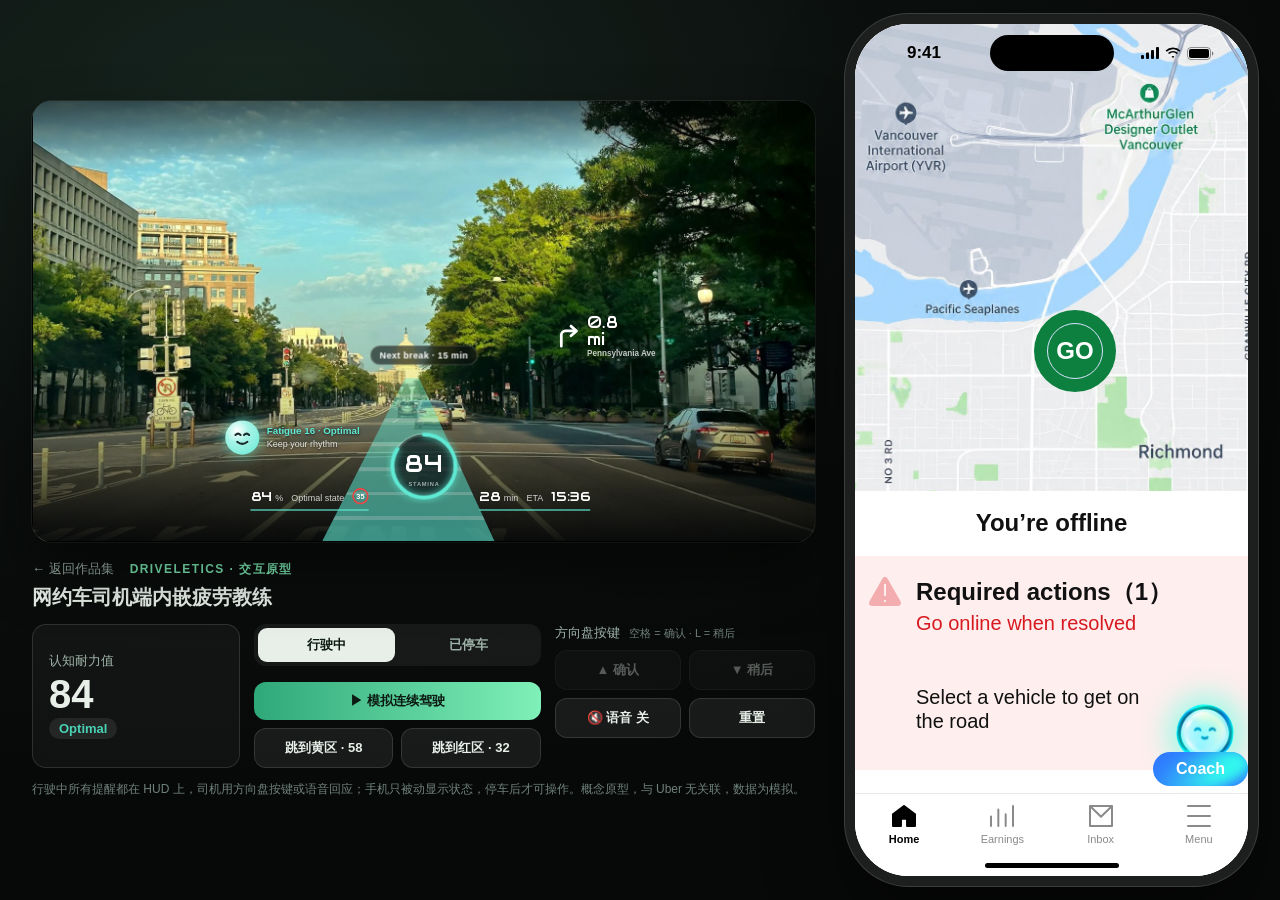
==== commit c51e1231: "Driveletics prototype: add in-car AR-HUD view with tiered interventions HUD drawn in code over a roa" ====
--- a/driveletics/index.html
+++ b/driveletics/index.html
@@ -6,42 +6,114 @@
 <meta name="robots" content="noindex, nofollow" />
 <meta name="theme-color" content="#0b0f0d" />
 <title>Driveletics · Driver Coach</title>
-<link rel="stylesheet" href="app.css?v=5" />
+<link rel="stylesheet" href="app.css?v=9" />
 </head>
 <body>
 
 <div class="stage">
-  <!-- Demo controls (outside the phone; bottom sheet on mobile) -->
-  <aside class="demo" id="demo">
-    <button class="demo-toggle" id="demoToggle" aria-expanded="false">演示控制</button>
-    <div class="demo-body">
-      <a class="demo-back" href="../project-driveletics.html">&#8592; 返回作品集</a>
-      <p class="demo-kicker">DRIVELETICS · 交互原型</p>
-      <h1 class="demo-title">网约车司机端内嵌疲劳教练</h1>
-      <p class="demo-lead">从 Uber 司机端的 Coach 入口进入。行驶中手机不弹窗，分级提醒交给 HUD 和语音；手机只被动显示状态。切到「已停车」后，首页才出现恢复入口。</p>
-      <div class="demo-meter">
-        <span>认知耐力值</span>
-        <strong id="demoScore">84</strong>
-        <em id="demoZone" class="z-opt">Optimal</em>
+  <div class="cockpit">
+    <!-- ============ In-car AR-HUD (drawn in code over a real road photo) ============ -->
+    <section class="hud-wrap" id="hudWrap" aria-label="In-car AR-HUD">
+      <div class="hud" id="hud" data-zone="opt">
+        <img class="hud-road" src="assets/road.jpg" alt="" />
+        <div class="hud-shade"></div>
+        <div class="hud-band"><i></i></div>
+
+        <div class="hud-turn">
+          <svg viewBox="0 0 40 40" width="34" height="34"><path d="M10 34V18a6 6 0 0 1 6-6h12" fill="none" stroke="#fff" stroke-width="4" stroke-linecap="round"/><path d="M24 5l8 7-8 7" fill="none" stroke="#fff" stroke-width="4" stroke-linecap="round" stroke-linejoin="round"/></svg>
+          <p><b id="hudTurn">0.8</b> mi<small>Pennsylvania Ave</small></p>
+        </div>
+
+        <div class="hud-chips" id="hudChips"></div>
+
+        <div class="hud-pins" id="hudPins" hidden>
+          <div class="pin pin-l"><b>P</b>300 m</div>
+          <div class="pin pin-r"><b>7-Eleven</b>200 m</div>
+        </div>
+
+        <div class="hud-coach">
+          <div class="orb" id="hudOrb">
+            <svg viewBox="0 0 40 40"><path class="eye" d="M12 17q3-3 6 0M22 17q3-3 6 0"/><path class="mouth" id="hudMouth" d="M14 25q6 5 12 0"/></svg>
+          </div>
+          <p id="hudMsg"><b>Fatigue 16 · Optimal</b>Keep your rhythm</p>
+        </div>
+
+        <div class="hud-dial">
+          <svg viewBox="0 0 100 100"><circle cx="50" cy="50" r="42" class="d-track"/><circle cx="50" cy="50" r="42" class="d-val" id="hudRing"/></svg>
+          <b id="hudScore">84</b>
+          <small id="hudDialSub">STAMINA</small>
+        </div>
+
+        <div class="hud-bar hud-bar-l"><b id="hudPct">84</b>%<span id="hudState">Optimal state</span><i class="limit">35</i></div>
+        <div class="hud-bar hud-bar-r"><b>28</b>min<span>ETA</span><b>15:36</b></div>
+
+        <div class="hud-prompt" id="hudPrompt" hidden>
+          <p id="hpText">Rest 15 min at the next stop?</p>
+          <div class="hp-keys"><span><kbd>▲</kbd>OK</span><span><kbd>▼</kbd>Later</span></div>
+        </div>
+        <div class="hud-vibe" id="hudVibe" hidden>
+          <svg viewBox="0 0 24 24" width="16" height="16"><path d="M7 4h10v16H7zM3 8v8M21 8v8" fill="none" stroke="currentColor" stroke-width="2" stroke-linecap="round"/></svg>
+          Seat vibration
+        </div>
+
+        <div class="hud-rec" id="hudRec" hidden>
+          <p class="hr-title">Recovery Mode</p>
+          <p class="hr-time"><b id="hrTime">20:00</b> remaining</p>
+          <p class="hr-sub">Recovery Session Active</p>
+          <ul><li>Light Therapy<b>ON</b></li><li>White Noise<b>ON</b></li><li>Seat Micro Massage<b>ON</b></li></ul>
+        </div>
+
+        <button class="hud-close" id="hudClose" aria-label="Close HUD view">✕</button>
+        <div class="hud-touch">
+          <button data-wheel="ok">▲ OK</button>
+          <button data-wheel="later">▼ Later</button>
+        </div>
       </div>
-      <div class="demo-drive" role="group" aria-label="车辆状态">
-        <button data-moving="1" class="on">行驶中</button>
-        <button data-moving="0">已停车</button>
+      <p class="hud-caption">车内 AR-HUD · 驾驶中只看一眼</p>
+    </section>
+
+    <!-- Demo controls (bottom sheet on mobile) -->
+    <aside class="demo" id="demo">
+      <button class="demo-toggle" id="demoToggle" aria-expanded="false">演示控制</button>
+      <div class="demo-body">
+        <div class="demo-head">
+          <a class="demo-back" href="../project-driveletics.html">&#8592; 返回作品集</a>
+          <p class="demo-kicker">DRIVELETICS · 交互原型</p>
+          <h1 class="demo-title">网约车司机端内嵌疲劳教练</h1>
+        </div>
+        <div class="demo-grid">
+          <div class="demo-meter">
+            <span>认知耐力值</span>
+            <strong id="demoScore">84</strong>
+            <em id="demoZone" class="z-opt">Optimal</em>
+          </div>
+          <div class="demo-col">
+            <div class="demo-drive" role="group" aria-label="车辆状态">
+              <button data-moving="1" class="on">行驶中</button>
+              <button data-moving="0">已停车</button>
+            </div>
+            <div class="demo-btns">
+              <button id="simPlay" class="primary">▶ 模拟连续驾驶</button>
+              <button data-jump="58">跳到黄区 · 58</button>
+              <button data-jump="32">跳到红区 · 32</button>
+            </div>
+          </div>
+          <div class="demo-col">
+            <p class="demo-label">方向盘按键 <small>空格 = 确认 · L = 稍后</small></p>
+            <div class="demo-wheel">
+              <button data-wheel="ok" id="wheelOk">▲ 确认</button>
+              <button data-wheel="later" id="wheelLater">▼ 稍后</button>
+            </div>
+            <div class="demo-row">
+              <button id="soundBtn" class="demo-sound" aria-pressed="false">🔇 语音 关</button>
+              <button id="simReset">重置</button>
+            </div>
+          </div>
+        </div>
+        <p class="demo-note">行驶中所有提醒都在 HUD 上，司机用方向盘按键或语音回应；手机只被动显示状态，停车后才可操作。概念原型，与 Uber 无关联，数据为模拟。</p>
       </div>
-      <div class="demo-btns">
-        <button id="simPlay" class="primary">▶ 模拟连续驾驶</button>
-        <button data-jump="58">跳到黄区 · 58</button>
-        <button data-jump="32">跳到红区 · 32</button>
-        <button id="simReset">重置</button>
-      </div>
-      <ul class="demo-legend">
-        <li><i class="z-opt"></i>&gt; 65 最佳区 · 按计划驾驶</li>
-        <li><i class="z-sus"></i>46–65 可持续区 · 建议 15 分钟恢复</li>
-        <li><i class="z-risk"></i>≤ 45 疲劳风险区 · 暂停派单，建议 20 分钟小睡</li>
-      </ul>
-      <p class="demo-note">概念原型，与 Uber 无关联；数据为模拟数据。</p>
-    </div>
-  </aside>
+    </aside>
+  </div>
 
   <div class="phone-wrap" id="phoneWrap">
     <div class="phone" id="phone">
@@ -160,6 +232,10 @@
               </div>
             </article>
 
+            <button class="hud-entry" id="hudEntry">
+              <span>🚗</span><b>In-car HUD view</b><em>车内视图 ›</em>
+            </button>
+
             <h3 class="sec">Today's Driving Status</h3>
             <div class="duo">
               <div class="mini"><p>Active Hours</p><strong id="activeHours">5h 42m</strong></div>
@@ -308,6 +384,6 @@
   </div>
 </div>
 
-<script src="app.js?v=5"></script>
+<script src="app.js?v=9"></script>
 </body>
 </html>
--- a/driveletics/app.css
+++ b/driveletics/app.css
@@ -25,15 +25,18 @@
 img { display: block; }
 [hidden] { display: none !important; }
 
-/* ---------- stage: demo panel + phone ---------- */
+@font-face { font-family: "Audiowide"; src: url("assets/audiowide.woff2") format("woff2"); font-display: swap; }
+
+/* ---------- stage: [HUD + demo controls] + phone ---------- */
 .stage {
   height: 100%;
   display: flex;
   align-items: center;
   justify-content: center;
-  gap: 56px;
-  padding: 24px;
-}
+  gap: 40px;
+  padding: 24px 32px;
+}
+.cockpit { flex: 1 1 auto; min-width: 0; max-width: 1040px; display: flex; flex-direction: column; gap: 18px; }
 .phone-wrap { width: calc(393px * var(--s, 1)); height: calc(852px * var(--s, 1)); flex: none; }
 .phone {
   position: relative;
@@ -47,41 +50,144 @@
   box-shadow: 0 0 0 10px #1c1f1e, 0 0 0 11px #3a3f3d, 0 40px 80px rgba(0, 0, 0, .55);
 }
 
-.demo { width: 320px; color: #e8efe9; flex: none; }
+.demo { color: #e8efe9; }
 .demo-toggle { display: none; }
-.demo-back { display: inline-block; margin-bottom: 18px; font-size: 13px; color: #9fb3aa; text-decoration: none; }
+.demo-head { display: flex; align-items: baseline; flex-wrap: wrap; gap: 6px 16px; margin-bottom: 14px; }
+.demo-back { font-size: 13px; color: #9fb3aa; text-decoration: none; }
 .demo-back:hover { color: #e8efe9; }
 .demo-kicker { font-size: 12px; letter-spacing: .12em; color: #7ff0b8; font-weight: 600; }
-.demo-title { font-size: 26px; line-height: 1.3; margin: 10px 0 12px; font-weight: 800; }
-.demo-lead { font-size: 14px; line-height: 1.7; color: #9fb3aa; }
+.demo-title { font-size: 20px; line-height: 1.3; font-weight: 800; width: 100%; }
+.demo-grid { display: grid; grid-template-columns: minmax(170px, .8fr) 1.1fr 1fr; gap: 14px; align-items: stretch; }
+.demo-col { display: flex; flex-direction: column; gap: 8px; }
 .demo-meter {
-  display: flex; align-items: baseline; gap: 12px;
-  margin: 22px 0 16px; padding: 14px 16px;
+  display: flex; flex-direction: column; justify-content: center; gap: 4px;
+  padding: 14px 16px;
   border: 1px solid rgba(255, 255, 255, .12); border-radius: 14px;
   background: rgba(255, 255, 255, .04);
 }
 .demo-meter span { font-size: 13px; color: #9fb3aa; }
-.demo-meter strong { font-size: 34px; font-weight: 800; font-variant-numeric: tabular-nums; }
-.demo-meter em { font-style: normal; font-size: 13px; font-weight: 700; margin-left: auto; padding: 3px 10px; border-radius: 999px; background: rgba(255,255,255,.08); }
+.demo-meter strong { font-size: 40px; line-height: 1; font-weight: 800; font-variant-numeric: tabular-nums; }
+.demo-meter em { align-self: flex-start; font-style: normal; font-size: 13px; font-weight: 700; padding: 3px 10px; border-radius: 999px; }
 .demo-meter em.z-opt { color: var(--teal); }
 .demo-meter em.z-sus { color: var(--amber); }
 .demo-meter em.z-risk { color: #ff6b6f; }
-.demo-btns { display: grid; grid-template-columns: 1fr 1fr; gap: 8px; }
-.demo-btns button {
-  padding: 11px 12px; border-radius: 12px; font-size: 13px; font-weight: 600; text-align: center;
+.demo-btns, .demo-wheel, .demo-row { display: grid; grid-template-columns: 1fr 1fr; gap: 8px; }
+.demo-btns button, .demo-wheel button, .demo-row button {
+  padding: 10px 12px; border-radius: 12px; font-size: 13px; font-weight: 600; text-align: center;
   background: rgba(255, 255, 255, .07); border: 1px solid rgba(255, 255, 255, .12); color: #e8efe9;
-  transition: background .2s;
-}
-.demo-btns button:hover { background: rgba(255, 255, 255, .14); }
+  transition: background .2s, opacity .2s;
+}
+.demo-btns button:hover, .demo-wheel button:hover, .demo-row button:hover { background: rgba(255, 255, 255, .14); }
 .demo-btns .primary { grid-column: 1 / -1; background: linear-gradient(90deg, #2fa879, #7ff0b8); color: #0b1a12; border: 0; }
 .demo-btns .primary.is-on { background: rgba(255,255,255,.1); color: #e8efe9; border: 1px solid rgba(255,255,255,.2); }
-.demo-legend { list-style: none; margin: 20px 0 0; display: grid; gap: 8px; font-size: 13px; color: #b9c9c1; }
-.demo-legend i, .legend i { display: inline-block; width: 9px; height: 9px; border-radius: 50%; margin-right: 8px; vertical-align: 1px; }
+.demo-wheel button:disabled { opacity: .35; cursor: default; }
+.demo-wheel button.ready { border-color: #7ff0b8; box-shadow: 0 0 0 1px #7ff0b8 inset; }
+.demo-label { font-size: 13px; color: #9fb3aa; }
+.demo-label small { font-size: 11px; color: #6f817a; margin-left: 6px; }
+.demo-sound[aria-pressed="true"] { color: #7ff0b8 !important; }
+.legend i { display: inline-block; width: 9px; height: 9px; border-radius: 50%; margin-right: 8px; vertical-align: 1px; }
 .z-opt { background: var(--teal); }
 .z-sus { background: var(--amber); }
 .z-risk { background: var(--red); }
 .demo-meter em.z-opt, .demo-meter em.z-sus, .demo-meter em.z-risk { background: rgba(255,255,255,.08); }
-.demo-note { margin-top: 18px; font-size: 12px; color: #6f817a; }
+.demo-note { margin-top: 12px; font-size: 12px; color: #6f817a; line-height: 1.6; }
+
+/* ---------- AR-HUD (drawn on a 960×540 canvas, scaled by JS) ---------- */
+.hud-wrap { position: relative; width: 100%; aspect-ratio: 16 / 9; max-height: calc(100vh - 250px); border-radius: 20px; overflow: hidden; background: #000; box-shadow: 0 30px 60px rgba(0, 0, 0, .45), 0 0 0 1px rgba(255, 255, 255, .08); }
+.hud-caption { display: none; }
+.hud {
+  --hz: #5eead4;
+  position: absolute; left: 50%; top: 50%; width: 960px; height: 540px;
+  transform: translate(-50%, -50%) rotate(var(--hr, 0deg)) scale(var(--hs, 1));
+  overflow: hidden; color: #fff; font-family: var(--font);
+  user-select: none;
+}
+.hud[data-zone="sus"] { --hz: #fbbf24; }
+.hud[data-zone="risk"] { --hz: #f43f5e; }
+.hud-road { position: absolute; inset: 0; width: 100%; height: 100%; object-fit: cover; transform-origin: 48% 62%; }
+.hud.moving .hud-road { animation: cruise 7s ease-in-out infinite alternate; }
+@keyframes cruise { to { transform: scale(1.06); } }
+.hud-shade {
+  position: absolute; inset: 0; pointer-events: none;
+  background:
+    linear-gradient(to bottom, rgba(0,0,0,.55) 0, rgba(0,0,0,0) 14%),
+    linear-gradient(to top, rgba(5,7,8,.96) 0, rgba(5,7,8,.7) 11%, rgba(5,7,8,.15) 30%, rgba(0,0,0,0) 42%),
+    radial-gradient(120% 90% at 50% 60%, rgba(0,0,0,0) 55%, rgba(0,0,0,.5) 100%);
+}
+.hud[data-zone="risk"] .hud-shade { box-shadow: inset 0 0 90px rgba(244, 63, 94, .35); }
+
+.hud-band { position: absolute; inset: 0; clip-path: polygon(37% 100%, 59% 100%, 49.4% 63%, 47.6% 63%); opacity: .8; transition: opacity .4s; }
+.hud-band::before { content: ""; position: absolute; inset: 0; background: linear-gradient(to top, color-mix(in srgb, var(--hz) 75%, transparent) 0, color-mix(in srgb, var(--hz) 35%, transparent) 55%, transparent 100%); transition: background .4s; }
+.hud-band i { position: absolute; inset: 0; background: repeating-linear-gradient(to top, transparent 0 26px, rgba(255, 255, 255, .28) 26px 30px); background-size: 100% 60px; }
+.hud.moving .hud-band i { animation: flow 1.1s linear infinite; }
+@keyframes flow { to { background-position: 0 -60px; } }
+.hud.parked .hud-band { opacity: 0; }
+.hud[data-zone="risk"].moving .hud-band { animation: bandPulse 1.2s ease-in-out infinite; }
+@keyframes bandPulse { 50% { opacity: .45; } }
+
+.hud-turn { position: absolute; left: 640px; top: 262px; display: flex; align-items: center; gap: 6px; text-shadow: 0 1px 4px rgba(0,0,0,.6); }
+.hud-turn p { font: 20px "Audiowide", var(--font); display: flex; flex-direction: column; line-height: 1.05; }
+.hud-turn p b { font-weight: 400; }
+.hud-turn small { font: 600 10px var(--font); opacity: .75; }
+.hud.parked .hud-turn { opacity: 0; }
+
+.hud-chips { position: absolute; left: 0; right: 0; top: 300px; display: flex; justify-content: center; gap: 8px; }
+.chip { padding: 5px 11px; border-radius: 999px; font-size: 11px; font-weight: 700; letter-spacing: .04em; background: rgba(10, 14, 16, .6); border: 1px solid rgba(255, 255, 255, .22); backdrop-filter: blur(6px); -webkit-backdrop-filter: blur(6px); white-space: nowrap; }
+.chip.z { color: var(--hz); border-color: color-mix(in srgb, var(--hz) 60%, transparent); }
+.chip.warn { color: #fff; background: color-mix(in srgb, var(--hz) 70%, transparent); border-color: transparent; }
+
+.hud-pins .pin { position: absolute; display: flex; align-items: center; gap: 6px; padding: 4px 10px 4px 4px; border-radius: 999px; background: rgba(10, 14, 16, .7); border: 1px solid rgba(255, 180, 90, .8); font: 600 12px var(--font); animation: pinIn .4s ease; }
+.hud-pins .pin b { display: grid; place-items: center; min-width: 22px; height: 22px; padding: 0 6px; border-radius: 999px; background: #fb923c; color: #1a0e05; font-size: 11px; }
+.pin-l { left: 196px; top: 318px; }
+.pin-r { left: 612px; top: 330px; }
+.pin-l::after, .pin-r::after { content: ""; position: absolute; top: 50%; width: 60px; border-top: 2px dashed rgba(255, 180, 90, .8); }
+.pin-l::after { left: 100%; transform: rotate(18deg); transform-origin: left; }
+.pin-r::after { right: 100%; transform: rotate(-18deg); transform-origin: right; }
+@keyframes pinIn { from { opacity: 0; transform: translateY(6px); } }
+
+.hud-coach { position: absolute; left: 236px; top: 392px; display: flex; align-items: center; gap: 9px; max-width: 200px; }
+.orb { width: 42px; height: 42px; flex: none; border-radius: 50%; background: radial-gradient(circle at 35% 30%, #fff 0, color-mix(in srgb, var(--hz) 55%, #fff) 35%, var(--hz) 100%); box-shadow: 0 0 16px color-mix(in srgb, var(--hz) 70%, transparent); animation: bob 3s ease-in-out infinite; transition: background .4s, box-shadow .4s; }
+.orb svg { width: 100%; height: 100%; fill: none; stroke: #1b2a2a; stroke-width: 2.4; stroke-linecap: round; }
+.hud-coach p { font-size: 11px; line-height: 1.35; color: rgba(255,255,255,.85); text-shadow: 0 1px 3px rgba(0,0,0,.7); }
+.hud-coach p b { display: block; font-size: 12px; color: var(--hz); }
+
+.hud-dial { position: absolute; left: 434px; top: 402px; width: 92px; height: 92px; display: grid; place-items: center; }
+.hud-dial svg { position: absolute; inset: 0; transform: rotate(-90deg); }
+.d-track { fill: rgba(8, 12, 14, .72); stroke: rgba(255, 255, 255, .14); stroke-width: 5; }
+.d-val { fill: none; stroke: var(--hz); stroke-width: 5; stroke-linecap: round; stroke-dasharray: 263.9; stroke-dashoffset: 40; filter: drop-shadow(0 0 5px var(--hz)); transition: stroke-dashoffset .6s, stroke .4s; }
+.hud-dial b { position: relative; font: 30px "Audiowide", var(--font); margin-top: -8px; }
+.hud-dial small { position: absolute; bottom: 20px; font-size: 7px; font-weight: 700; letter-spacing: .14em; opacity: .6; }
+.hud[data-zone="risk"].moving .hud-dial { animation: dialPulse 1.2s ease-in-out infinite; }
+@keyframes dialPulse { 50% { transform: scale(1.06); } }
+
+.hud-bar { position: absolute; top: 474px; display: flex; align-items: baseline; gap: 4px; padding-bottom: 5px; font-size: 11px; color: rgba(255,255,255,.8); border-bottom: 2px solid color-mix(in srgb, var(--hz) 80%, transparent); }
+.hud-bar b { font: 17px "Audiowide", var(--font); color: #fff; }
+.hud-bar span { margin: 0 6px; }
+.hud-bar-l { right: 548px; }
+.hud-bar-r { left: 548px; }
+.limit { display: inline-grid; place-items: center; width: 20px; height: 20px; border-radius: 50%; border: 2px solid #ef4444; font-style: normal; font-size: 9px; font-weight: 700; color: #fff; align-self: center; }
+
+.hud-prompt { position: absolute; left: 50%; top: 188px; transform: translateX(-50%); min-width: 300px; padding: 12px 18px; border-radius: 16px; text-align: center; background: rgba(8, 12, 14, .66); border: 1px solid color-mix(in srgb, var(--hz) 70%, transparent); backdrop-filter: blur(8px); -webkit-backdrop-filter: blur(8px); animation: pinIn .35s ease; }
+.hud-prompt p { font-size: 15px; font-weight: 600; }
+.hp-keys { display: flex; justify-content: center; gap: 18px; margin-top: 8px; font-size: 12px; color: rgba(255,255,255,.75); }
+.hp-keys kbd { display: inline-grid; place-items: center; width: 20px; height: 20px; margin-right: 5px; border-radius: 6px; background: rgba(255,255,255,.14); font: 10px var(--font); }
+.hud-vibe { display: none; }
+.hud.shake .hud-dial, .hud.shake .hud-coach, .hud.shake .hud-prompt { animation: shake .45s linear 3; }
+@keyframes shake { 20% { translate: -3px 0; } 40% { translate: 3px 0; } 60% { translate: -2px 0; } 80% { translate: 2px 0; } }
+
+.hud-rec { position: absolute; left: 50%; top: 96px; transform: translateX(-50%); width: 300px; padding: 16px 20px; border-radius: 16px; background: rgba(8, 12, 14, .7); border: 1px solid rgba(255, 255, 255, .18); backdrop-filter: blur(8px); -webkit-backdrop-filter: blur(8px); text-align: center; animation: pinIn .4s ease; }
+.hr-title { font-size: 16px; font-weight: 700; }
+.hr-time { font-size: 13px; color: rgba(255,255,255,.8); margin-top: 4px; }
+.hr-time b { font: 18px "Audiowide", var(--font); color: #fff; margin-right: 4px; }
+.hr-sub { font-size: 13px; font-weight: 600; margin-top: 8px; }
+.hud-rec ul { list-style: none; margin-top: 8px; text-align: left; display: grid; gap: 5px; font-size: 13px; }
+.hud-rec li { display: flex; justify-content: space-between; }
+.hud-rec li b { color: #5eead4; }
+
+.hud-close, .hud-touch { display: none; }
+
+/* In-car view entry (phone only) */
+.hud-entry { display: none; }
 
 /* ---------- status bar / home indicator ---------- */
 .statusbar {
@@ -394,6 +500,14 @@
 .toast { position: absolute; z-index: 40; left: 50%; bottom: 100px; transform: translate(-50%, 20px); max-width: 320px; padding: 10px 16px; border-radius: 999px; background: rgba(17, 17, 17, .92); color: #fff; font-size: 13px; font-weight: 500; text-align: center; opacity: 0; pointer-events: none; transition: opacity .25s, transform .25s; white-space: nowrap; }
 .toast.show { opacity: 1; transform: translate(-50%, 0); }
 
+@media (max-width: 1200px) and (min-width: 521px) {
+  .stage { gap: 24px; padding: 20px; }
+  .demo-grid { grid-template-columns: 1fr 1fr; }
+  .demo-meter { grid-column: 1 / -1; flex-direction: row; align-items: baseline; gap: 12px; }
+  .demo-meter strong { font-size: 30px; }
+  .demo-note { display: none; }
+}
+
 /* ---------- Real phones: the page IS the app (no frame, no fake status bar) ---------- */
 @media (max-width: 520px) {
   body { background: var(--bg); }
@@ -420,6 +534,21 @@
   .demo-body { display: none; background: #0f1512; padding: 18px 18px calc(18px + env(safe-area-inset-bottom)); border-radius: 20px 20px 0 0; box-shadow: 0 -12px 40px rgba(0, 0, 0, .5); }
   .demo.open .demo-body { display: block; }
   .demo-title { font-size: 18px; margin: 6px 0 6px; }
-  .demo-lead, .demo-legend, .demo-note { display: none; }
-  .demo-meter { margin: 10px 0 10px; }
-}
+  .demo-note { display: none; }
+  .demo-head { margin-bottom: 10px; }
+  .demo-grid { grid-template-columns: 1fr; gap: 8px; }
+  .demo-meter { flex-direction: row; align-items: baseline; gap: 12px; padding: 10px 14px; }
+  .demo-meter strong { font-size: 28px; }
+
+  .cockpit { display: contents; }
+  .hud-wrap { display: none; }
+  .hud-wrap.open { display: block; position: fixed; inset: 0; z-index: 60; width: auto; aspect-ratio: auto; max-height: none; border-radius: 0; }
+  .hud-wrap.open .hud { border-radius: 0; }
+  .hud-close { display: grid; place-items: center; position: absolute; right: 16px; top: 14px; width: 34px; height: 34px; border-radius: 50%; background: rgba(0,0,0,.55); color: #fff; font-size: 16px; text-align: center; }
+  .hud-touch { display: flex; gap: 8px; position: absolute; right: 16px; bottom: 14px; }
+  .hud-touch button { padding: 8px 14px; border-radius: 999px; background: rgba(0,0,0,.6); border: 1px solid rgba(255,255,255,.3); font-size: 12px; font-weight: 700; color: #fff; }
+  .hud-touch button:disabled { opacity: .35; }
+  .hud-entry { display: flex; align-items: center; gap: 10px; width: 100%; margin-top: 14px; padding: 12px 14px; border-radius: 12px; background: #111; color: #fff; }
+  .hud-entry b { font-size: 15px; font-weight: 600; }
+  .hud-entry em { margin-left: auto; font-style: normal; font-size: 13px; color: #9aa6a2; }
+}
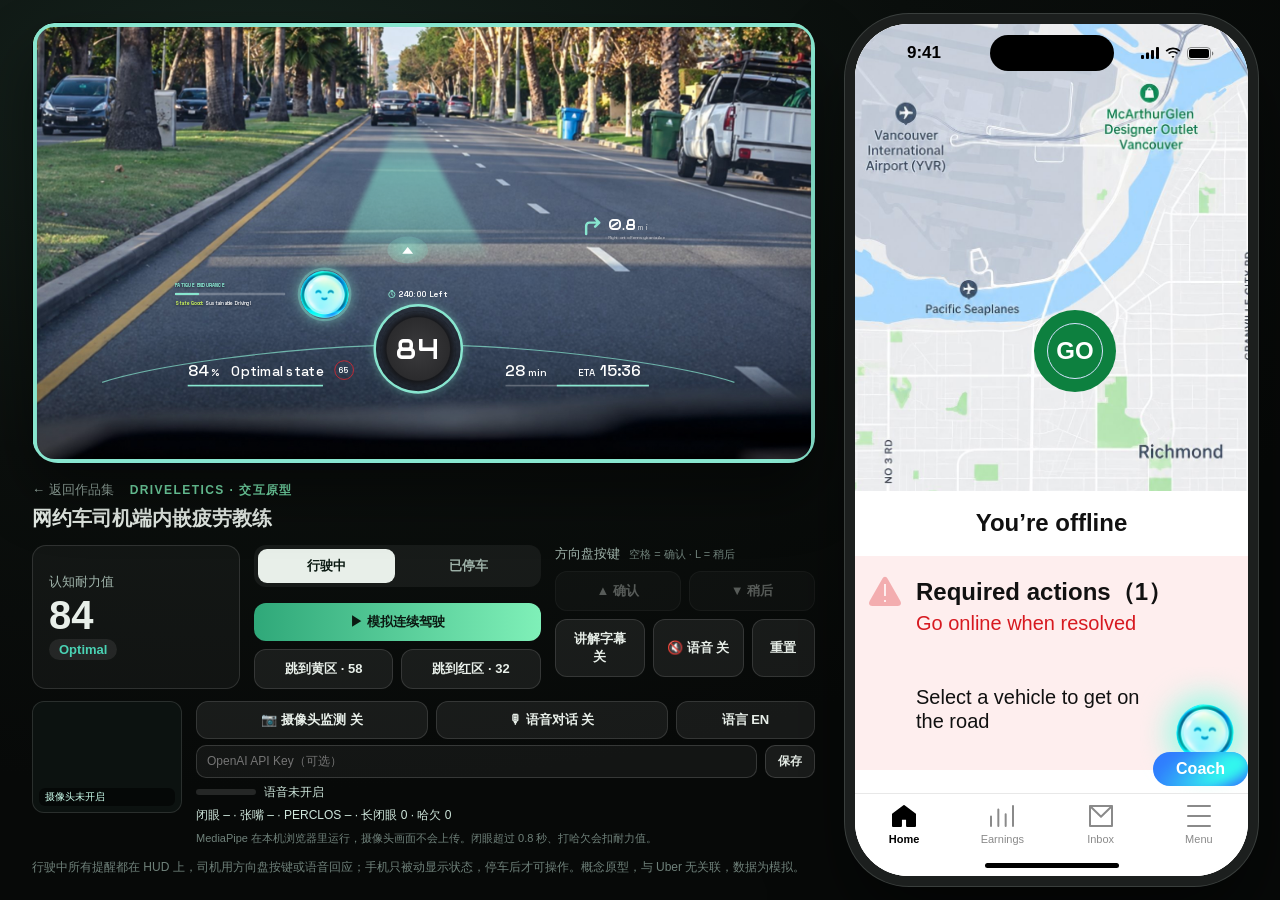
==== commit c9ef96f8: "Driveletics prototype: Figma-accurate HUD, video-style sequences, live camera + voice - HUD rebuilt " ====
--- a/driveletics/index.html
+++ b/driveletics/index.html
@@ -6,7 +6,7 @@
 <meta name="robots" content="noindex, nofollow" />
 <meta name="theme-color" content="#0b0f0d" />
 <title>Driveletics · Driver Coach</title>
-<link rel="stylesheet" href="app.css?v=9" />
+<link rel="stylesheet" href="app.css?v=21" />
 </head>
 <body>
 
@@ -14,53 +14,110 @@
   <div class="cockpit">
     <!-- ============ In-car AR-HUD (drawn in code over a real road photo) ============ -->
     <section class="hud-wrap" id="hudWrap" aria-label="In-car AR-HUD">
-      <div class="hud" id="hud" data-zone="opt">
+      <div class="hud" id="hud" data-zone="opt" data-view="coach">
         <img class="hud-road" src="assets/road.jpg" alt="" />
-        <div class="hud-shade"></div>
-        <div class="hud-band"><i></i></div>
-
-        <div class="hud-turn">
-          <svg viewBox="0 0 40 40" width="34" height="34"><path d="M10 34V18a6 6 0 0 1 6-6h12" fill="none" stroke="#fff" stroke-width="4" stroke-linecap="round"/><path d="M24 5l8 7-8 7" fill="none" stroke="#fff" stroke-width="4" stroke-linecap="round" stroke-linejoin="round"/></svg>
-          <p><b id="hudTurn">0.8</b> mi<small>Pennsylvania Ave</small></p>
-        </div>
-
-        <div class="hud-chips" id="hudChips"></div>
-
-        <div class="hud-pins" id="hudPins" hidden>
-          <div class="pin pin-l"><b>P</b>300 m</div>
-          <div class="pin pin-r"><b>7-Eleven</b>200 m</div>
-        </div>
-
-        <div class="hud-coach">
-          <div class="orb" id="hudOrb">
-            <svg viewBox="0 0 40 40"><path class="eye" d="M12 17q3-3 6 0M22 17q3-3 6 0"/><path class="mouth" id="hudMouth" d="M14 25q6 5 12 0"/></svg>
-          </div>
-          <p id="hudMsg"><b>Fatigue 16 · Optimal</b>Keep your rhythm</p>
-        </div>
-
-        <div class="hud-dial">
-          <svg viewBox="0 0 100 100"><circle cx="50" cy="50" r="42" class="d-track"/><circle cx="50" cy="50" r="42" class="d-val" id="hudRing"/></svg>
-          <b id="hudScore">84</b>
-          <small id="hudDialSub">STAMINA</small>
-        </div>
-
-        <div class="hud-bar hud-bar-l"><b id="hudPct">84</b>%<span id="hudState">Optimal state</span><i class="limit">35</i></div>
-        <div class="hud-bar hud-bar-r"><b>28</b>min<span>ETA</span><b>15:36</b></div>
-
-        <div class="hud-prompt" id="hudPrompt" hidden>
-          <p id="hpText">Rest 15 min at the next stop?</p>
-          <div class="hp-keys"><span><kbd>▲</kbd>OK</span><span><kbd>▼</kbd>Later</span></div>
-        </div>
-        <div class="hud-vibe" id="hudVibe" hidden>
-          <svg viewBox="0 0 24 24" width="16" height="16"><path d="M7 4h10v16H7zM3 8v8M21 8v8" fill="none" stroke="currentColor" stroke-width="2" stroke-linecap="round"/></svg>
-          Seat vibration
-        </div>
-
-        <div class="hud-rec" id="hudRec" hidden>
+        <div class="hud-dash"></div>
+
+        <!-- lane light band (+ chevrons in the red zone) -->
+        <svg class="hud-band" viewBox="0 0 960 540" preserveAspectRatio="none" aria-hidden="true">
+          <defs>
+            <linearGradient id="bandGrad" x1="0" y1="0" x2="0" y2="1">
+              <stop offset="0" stop-color="var(--hz)" stop-opacity="0" />
+              <stop offset=".35" stop-color="var(--hz)" stop-opacity=".55" />
+              <stop offset=".8" stop-color="var(--hz)" stop-opacity=".4" />
+              <stop offset="1" stop-color="var(--hz)" stop-opacity="0" />
+            </linearGradient>
+            <filter id="bandBlur" x="-20%" y="-5%" width="140%" height="110%"><feGaussianBlur stdDeviation="3" /></filter>
+          </defs>
+          <polygon points="449,118 466,118 562,292 370,292" fill="url(#bandGrad)" filter="url(#bandBlur)" />
+          <g class="chevrons" fill="none" stroke-width="5" stroke-linejoin="round" stroke-linecap="round">
+            <path d="M447 166 l12 -6 l12 6" /><path d="M441 201 l20 -8 l20 8" /><path d="M434 238 l29 -10 l29 10" /><path d="M425 280 l40 -12 l40 12" />
+          </g>
+        </svg>
+        <div class="hud-marker"><svg viewBox="0 0 24 24"><path d="M12 7l8 10H4z" fill="#fff" /></svg></div>
+
+        <div class="hud-turn" id="hudTurn">
+          <svg class="t-right" viewBox="0 0 26 26"><path d="M5 23V13a4 4 0 0 1 4-4h12M16 4l5 5-5 5" fill="none" stroke="var(--hz)" stroke-width="3" stroke-linecap="round" stroke-linejoin="round" /></svg>
+          <p><b id="hudDist">0.8</b><i>mi</i><small id="hudStreet">Right onto Pennsylvania Ave</small></p>
+        </div>
+
+        <!-- pills (status added by the prototype, styled like the P 300m pills) -->
+        <div class="hud-pills" id="hudPills"></div>
+
+        <!-- coach (orb + short line) -->
+        <div class="hud-coach" id="hudCoach">
+          <div class="coach-text" id="coachText"></div>
+          <div class="hud-orb" id="hudOrb"><img id="orbImg" src="assets/mascot.png" alt="Xiao Qi" /></div>
+        </div>
+        <p class="hud-prompt" id="hudPrompt" hidden></p>
+        <p class="hud-voice" id="hudVoice"></p>
+
+        <!-- red: "Optimal break in" -->
+        <div class="hud-break" id="hudBreak">
+          <span>Optimal break in</span>
+          <div class="mini-dial"><b id="breakTime">10:00</b></div>
+        </div>
+
+        <!-- red: nearby rest spots -->
+        <div class="hud-spots" id="hudSpots">
+          <svg class="spot-lines" viewBox="0 0 960 540" preserveAspectRatio="none"><path d="M50 220 L72 240 H182" /><path d="M919 312 L898 294 H806" /></svg>
+          <div class="spot spot-l">
+            <svg viewBox="0 0 24 24"><path d="M12 3a9 9 0 1 1-8.5 6" fill="none" stroke="#ff8a1f" stroke-width="2.6" stroke-linecap="round" /><path d="M12 7v5h4" fill="none" stroke="#ff8a1f" stroke-width="2.6" stroke-linecap="round" /></svg>
+            <span>P 300m</span>
+          </div>
+          <div class="spot spot-r">
+            <span>Store 150m</span>
+            <svg viewBox="0 0 28 20"><path d="M3 11c0-5 5-8 11-8s11 3 11 8z" fill="#ff8a1f" /><rect x="3" y="12" width="22" height="5" rx="2" fill="#ff8a1f" /><circle cx="10" cy="8" r="1.4" fill="#5b2a00" /><circle cx="18" cy="8" r="1.4" fill="#5b2a00" /></svg>
+          </div>
+          <p class="xiaoqi">Hi, I am your coach <b>Xiao Qi</b> ~</p>
+        </div>
+
+        <!-- recovery mode (parked) -->
+        <div class="hud-rec" id="hudRec">
           <p class="hr-title">Recovery Mode</p>
           <p class="hr-time"><b id="hrTime">20:00</b> remaining</p>
           <p class="hr-sub">Recovery Session Active</p>
           <ul><li>Light Therapy<b>ON</b></li><li>White Noise<b>ON</b></li><li>Seat Micro Massage<b>ON</b></li></ul>
+        </div>
+
+        <!-- boot: annotations, DMS signals card, status card -->
+        <svg class="hud-anno" id="annoDash" viewBox="0 0 960 540" preserveAspectRatio="none" aria-hidden="true">
+          <path d="M150 386 h24 l30 28" /><text x="96" y="390">Stamina Zone</text>
+          <path d="M392 372 v-12" /><path d="M381 418 l11 -40" /><text x="376" y="368">Speed</text>
+          <path d="M660 384 h36 l10 26" /><text x="662" y="378">Trip Time / ETA</text>
+        </svg>
+        <svg class="hud-anno" id="annoRoute" viewBox="0 0 960 540" preserveAspectRatio="none" aria-hidden="true">
+          <path d="M388 196 h30 l24 26" /><text x="340" y="200">AR Route</text>
+          <path d="M792 206 h-40 l-40 34" /><text x="760" y="200">Navigation Arrow</text>
+        </svg>
+        <p class="hud-hello" id="hudHello">Hi, I am your coach <b>Xiao Qi</b> ~</p>
+        <div class="dms-card" id="dmsCard">
+          <ul id="dmsList"><li>Blink Rate</li><li>Blink Duration</li><li>Yawning</li><li>Head Pose</li><li>Steering Entropy (SWE)</li><li>Lane Deviation (LDI)</li></ul>
+          <svg class="dms-arrow" viewBox="0 0 60 36"><path d="M0 12h34V2l24 16-24 16V24H0z" /></svg>
+          <div class="dms-ring"><b id="dmsScore">0</b></div>
+        </div>
+        <div class="ok-card" id="okCard">
+          <p><span id="okLine">Your status is <em>good</em> !</span><br />Uber has accepted your order.</p>
+          <img src="assets/mascot.png" alt="" />
+        </div>
+        <div class="hud-caption-box" id="capBox"><p id="capText"></p></div>
+
+        <!-- dashboard arc + dial + info -->
+        <svg class="hud-arc" viewBox="0 0 960 540" preserveAspectRatio="none" aria-hidden="true">
+          <path d="M85 441 C 150 420, 300 400, 420 396" /><path d="M526 396 C 646 400, 796 420, 861 441" />
+        </svg>
+        <p class="hud-timer" id="hudTimer"><svg viewBox="0 0 16 16"><circle cx="8" cy="9" r="5.5" fill="none" stroke="var(--hz)" stroke-width="1.6" /><path d="M8 6v3.2l2 1.3M6.5 1.8h3" fill="none" stroke="var(--hz)" stroke-width="1.6" stroke-linecap="round" /></svg><span id="hudTimerText">240:00 Left</span></p>
+        <div class="hud-dial">
+          <b id="hudScore">84</b>
+          <svg class="dial-rest" id="dialRest" viewBox="0 0 24 24" hidden><rect x="4" y="4" width="16" height="16" rx="3" fill="#fff" /><path d="M8 16l8-8" stroke="#e8590c" stroke-width="2.6" stroke-linecap="round" /></svg>
+        </div>
+        <div class="hud-info hud-info-l">
+          <p><b id="hudPct">84</b><i>%</i><span id="hudState">Optimal state</span><em class="limit" id="hudLimit">65</em></p>
+          <div class="u"><i id="hudPctBar"></i></div>
+        </div>
+        <div class="hud-info hud-info-r">
+          <p><b id="hudMin">28</b><i>min</i><span class="eta">ETA</span><b id="hudEta">15:36</b></p>
+          <div class="u gray"><i></i></div>
         </div>
 
         <button class="hud-close" id="hudClose" aria-label="Close HUD view">✕</button>
@@ -105,9 +162,24 @@
               <button data-wheel="later" id="wheelLater">▼ 稍后</button>
             </div>
             <div class="demo-row">
+              <button id="explainBtn" class="demo-sound" aria-pressed="false">讲解字幕 关</button>
               <button id="soundBtn" class="demo-sound" aria-pressed="false">🔇 语音 关</button>
               <button id="simReset">重置</button>
             </div>
+          </div>
+        </div>
+        <div class="demo-live">
+          <div class="cam"><video id="camVideo" playsinline muted></video><span id="camState">摄像头未开启</span></div>
+          <div class="live-ctl">
+            <div class="live-btns">
+              <button id="camBtn" aria-pressed="false">📷 摄像头监测 关</button>
+              <button id="voiceBtn" aria-pressed="false">🎙 语音对话 关</button>
+              <button id="langBtn" title="小奇说话和识别的语言">语言 EN</button>
+            </div>
+            <div class="live-key"><input id="keyInput" type="password" autocomplete="off" placeholder="OpenAI API Key（可选）" /><button id="keySave">保存</button></div>
+            <p class="live-voice"><span class="meter"><i></i></span><span id="voiceNote">语音未开启</span></p>
+            <p class="live-stats" id="camStats">闭眼 – · 张嘴 – · PERCLOS – · 长闭眼 0 · 哈欠 0</p>
+            <p class="live-note">MediaPipe 在本机浏览器里运行，摄像头画面不会上传。闭眼超过 0.8 秒、打哈欠会扣耐力值。</p>
           </div>
         </div>
         <p class="demo-note">行驶中所有提醒都在 HUD 上，司机用方向盘按键或语音回应；手机只被动显示状态，停车后才可操作。概念原型，与 Uber 无关联，数据为模拟。</p>
@@ -384,6 +456,6 @@
   </div>
 </div>
 
-<script src="app.js?v=9"></script>
+<script src="app.js?v=21"></script>
 </body>
 </html>
--- a/driveletics/app.css
+++ b/driveletics/app.css
@@ -26,6 +26,7 @@
 [hidden] { display: none !important; }
 
 @font-face { font-family: "Audiowide"; src: url("assets/audiowide.woff2") format("woff2"); font-display: swap; }
+@font-face { font-family: "Space Grotesk"; src: url("assets/spacegrotesk.woff2") format("woff2"); font-weight: 300 700; font-display: swap; }
 
 /* ---------- stage: [HUD + demo controls] + phone ---------- */
 .stage {
@@ -92,97 +93,267 @@
 .demo-meter em.z-opt, .demo-meter em.z-sus, .demo-meter em.z-risk { background: rgba(255,255,255,.08); }
 .demo-note { margin-top: 12px; font-size: 12px; color: #6f817a; line-height: 1.6; }
 
-/* ---------- AR-HUD (drawn on a 960×540 canvas, scaled by JS) ---------- */
-.hud-wrap { position: relative; width: 100%; aspect-ratio: 16 / 9; max-height: calc(100vh - 250px); border-radius: 20px; overflow: hidden; background: #000; box-shadow: 0 30px 60px rgba(0, 0, 0, .45), 0 0 0 1px rgba(255, 255, 255, .08); }
+/* ---------- AR-HUD — rebuilt to match Figma 007/008 (960×540 canvas, scaled by JS) ---------- */
+.hud-wrap { position: relative; width: min(100%, calc((100vh - 430px) * 16 / 9)); margin: 0 auto; aspect-ratio: 16 / 9; border-radius: 26px; overflow: hidden; background: #000; box-shadow: 0 30px 60px rgba(0, 0, 0, .45); }
 .hud-caption { display: none; }
 .hud {
-  --hz: #5eead4;
+  --hz: #7fe6cc; --hz2: #7fe6cc;
   position: absolute; left: 50%; top: 50%; width: 960px; height: 540px;
   transform: translate(-50%, -50%) rotate(var(--hr, 0deg)) scale(var(--hs, 1));
-  overflow: hidden; color: #fff; font-family: var(--font);
-  user-select: none;
-}
-.hud[data-zone="sus"] { --hz: #fbbf24; }
-.hud[data-zone="risk"] { --hz: #f43f5e; }
-.hud-road { position: absolute; inset: 0; width: 100%; height: 100%; object-fit: cover; transform-origin: 48% 62%; }
-.hud.moving .hud-road { animation: cruise 7s ease-in-out infinite alternate; }
-@keyframes cruise { to { transform: scale(1.06); } }
-.hud-shade {
-  position: absolute; inset: 0; pointer-events: none;
-  background:
-    linear-gradient(to bottom, rgba(0,0,0,.55) 0, rgba(0,0,0,0) 14%),
-    linear-gradient(to top, rgba(5,7,8,.96) 0, rgba(5,7,8,.7) 11%, rgba(5,7,8,.15) 30%, rgba(0,0,0,0) 42%),
-    radial-gradient(120% 90% at 50% 60%, rgba(0,0,0,0) 55%, rgba(0,0,0,.5) 100%);
-}
-.hud[data-zone="risk"] .hud-shade { box-shadow: inset 0 0 90px rgba(244, 63, 94, .35); }
-
-.hud-band { position: absolute; inset: 0; clip-path: polygon(37% 100%, 59% 100%, 49.4% 63%, 47.6% 63%); opacity: .8; transition: opacity .4s; }
-.hud-band::before { content: ""; position: absolute; inset: 0; background: linear-gradient(to top, color-mix(in srgb, var(--hz) 75%, transparent) 0, color-mix(in srgb, var(--hz) 35%, transparent) 55%, transparent 100%); transition: background .4s; }
-.hud-band i { position: absolute; inset: 0; background: repeating-linear-gradient(to top, transparent 0 26px, rgba(255, 255, 255, .28) 26px 30px); background-size: 100% 60px; }
-.hud.moving .hud-band i { animation: flow 1.1s linear infinite; }
-@keyframes flow { to { background-position: 0 -60px; } }
-.hud.parked .hud-band { opacity: 0; }
-.hud[data-zone="risk"].moving .hud-band { animation: bandPulse 1.2s ease-in-out infinite; }
-@keyframes bandPulse { 50% { opacity: .45; } }
-
-.hud-turn { position: absolute; left: 640px; top: 262px; display: flex; align-items: center; gap: 6px; text-shadow: 0 1px 4px rgba(0,0,0,.6); }
-.hud-turn p { font: 20px "Audiowide", var(--font); display: flex; flex-direction: column; line-height: 1.05; }
-.hud-turn p b { font-weight: 400; }
-.hud-turn small { font: 600 10px var(--font); opacity: .75; }
+  overflow: hidden; color: #fff; font-family: "Space Grotesk", var(--font); user-select: none;
+  border-radius: 26px;
+}
+.hud[data-zone="sus"] { --hz: #f5b82e; --hz2: #f5b82e; }
+.hud[data-zone="risk"] { --hz: #ff5a2a; --hz2: #ff8a1f; }
+.hud::after { content: ""; position: absolute; inset: 0; border-radius: 26px; border: 5px solid var(--hz); pointer-events: none; z-index: 9; }
+.hud[data-zone="risk"]::after { border-color: #e8121b; }
+.hud-road { position: absolute; inset: 0; width: 100%; height: 100%; object-fit: cover; }
+.hud.moving .hud-road { animation: cruise 8s ease-in-out infinite alternate; transform-origin: 52% 41%; }
+@keyframes cruise { to { transform: scale(1.04); } }
+.hud-dash { position: absolute; inset: 0; pointer-events: none; background: linear-gradient(to top, rgba(8, 9, 10, .97) 0, rgba(8, 9, 10, .88) 9%, rgba(10, 12, 13, .35) 22%, rgba(0, 0, 0, 0) 36%); }
+
+.hud-band { position: absolute; inset: 0; width: 100%; height: 100%; pointer-events: none; }
+.hud-band polygon { transition: opacity .4s; }
+.hud-band .chevrons { display: none; stroke: #ff8a1f; opacity: .9; }
+.hud[data-zone="risk"] .hud-band .chevrons { display: block; }
+.hud[data-zone="risk"] .hud-band polygon { opacity: .75; }
+.hud.moving .hud-band .chevrons path { animation: chev 1.2s linear infinite; }
+.hud-band .chevrons path:nth-child(2) { animation-delay: .3s; }
+.hud-band .chevrons path:nth-child(3) { animation-delay: .6s; }
+.hud-band .chevrons path:nth-child(4) { animation-delay: .9s; }
+@keyframes chev { 0%, 100% { opacity: .35; } 50% { opacity: 1; } }
+.hud.parked .hud-band, .hud.parked .hud-marker { opacity: 0; }
+.hud-marker { position: absolute; left: 479px; top: 300px; width: 42px; height: 30px; border-radius: 50%; background: radial-gradient(closest-side, color-mix(in srgb, var(--hz) 55%, transparent), color-mix(in srgb, var(--hz) 20%, transparent)); display: grid; place-items: center; }
+.hud-marker svg { width: 20px; height: 20px; }
+.hud[data-zone="risk"] .hud-marker { display: none; }
+
+.hud-turn { position: absolute; left: 676px; top: 226px; display: flex; align-items: flex-start; gap: 6px; }
+.hud-turn svg { width: 26px; height: 26px; }
+.hud-turn p { display: flex; align-items: baseline; flex-wrap: wrap; width: 120px; }
+.hud-turn b { font: 20px "Audiowide", var(--font); font-weight: 400; }
+.hud-turn i { font-style: normal; font-size: 9px; margin-left: 3px; opacity: .85; }
+.hud-turn small { width: 100%; font-size: 5px; opacity: .6; margin-top: 1px; }
+.hud[data-zone="sus"] .hud-turn { left: 174px; top: 206px; }
+.hud[data-zone="sus"] .hud-turn svg { transform: scaleX(-1); }
 .hud.parked .hud-turn { opacity: 0; }
 
-.hud-chips { position: absolute; left: 0; right: 0; top: 300px; display: flex; justify-content: center; gap: 8px; }
-.chip { padding: 5px 11px; border-radius: 999px; font-size: 11px; font-weight: 700; letter-spacing: .04em; background: rgba(10, 14, 16, .6); border: 1px solid rgba(255, 255, 255, .22); backdrop-filter: blur(6px); -webkit-backdrop-filter: blur(6px); white-space: nowrap; }
-.chip.z { color: var(--hz); border-color: color-mix(in srgb, var(--hz) 60%, transparent); }
-.chip.warn { color: #fff; background: color-mix(in srgb, var(--hz) 70%, transparent); border-color: transparent; }
-
-.hud-pins .pin { position: absolute; display: flex; align-items: center; gap: 6px; padding: 4px 10px 4px 4px; border-radius: 999px; background: rgba(10, 14, 16, .7); border: 1px solid rgba(255, 180, 90, .8); font: 600 12px var(--font); animation: pinIn .4s ease; }
-.hud-pins .pin b { display: grid; place-items: center; min-width: 22px; height: 22px; padding: 0 6px; border-radius: 999px; background: #fb923c; color: #1a0e05; font-size: 11px; }
-.pin-l { left: 196px; top: 318px; }
-.pin-r { left: 612px; top: 330px; }
-.pin-l::after, .pin-r::after { content: ""; position: absolute; top: 50%; width: 60px; border-top: 2px dashed rgba(255, 180, 90, .8); }
-.pin-l::after { left: 100%; transform: rotate(18deg); transform-origin: left; }
-.pin-r::after { right: 100%; transform: rotate(-18deg); transform-origin: right; }
+.hud-pills { position: absolute; left: 34px; top: 30px; display: flex; flex-direction: column; align-items: flex-start; gap: 6px; }
+.pill { display: inline-flex; align-items: center; gap: 6px; padding: 5px 12px; border-radius: 9px; background: rgba(30, 32, 34, .78); border: 1px solid rgba(255, 255, 255, .16); font-size: 12px; font-weight: 500; color: #fff; }
+.pill i { width: 7px; height: 7px; border-radius: 50%; background: var(--hz); }
+.pill.hot { border-color: color-mix(in srgb, var(--hz) 70%, transparent); }
+
+.hud-coach { position: absolute; right: 540px; top: 234px; display: flex; align-items: center; gap: 8px; }
+.coach-text { text-align: right; font-size: 11px; font-weight: 600; line-height: 1.35; text-shadow: 0 1px 3px rgba(0, 0, 0, .55); }
+.coach-text em { font-style: normal; color: var(--hz2); }
+.coach-text .fe { text-align: left; width: 132px; }
+.coach-text .fe small { display: block; font-size: 5.5px; letter-spacing: .06em; color: var(--hz); font-weight: 700; }
+.coach-text .fe .bar { height: 3px; margin: 5px 0 6px; border-radius: 2px; background: rgba(255, 255, 255, .25); }
+.coach-text .fe .bar i { display: block; height: 100%; width: 22%; border-radius: 2px; background: var(--hz); }
+.coach-text .fe span { display: block; font-size: 5.5px; color: #d5ff5c; font-weight: 600; }
+.coach-text .fe span b { color: #fff; font-weight: 500; }
+.hud-orb { position: relative; width: 56px; height: 56px; flex: none; animation: bob 3s ease-in-out infinite; }
+.orb-img { width: 56px; height: 56px; border-radius: 50%; box-shadow: 0 0 0 3px rgba(127, 230, 204, .35), 0 0 18px rgba(127, 230, 204, .8); }
+.orb-svg { position: absolute; inset: -12px; width: 80px; height: 80px; display: none; }
+.hud:not([data-zone="opt"]) .orb-img { display: none; }
+.hud:not([data-zone="opt"]) .orb-svg { display: block; }
+
+.hud-prompt { position: absolute; right: 540px; top: 286px; text-align: right; font-size: 10px; font-weight: 600; color: rgba(255, 255, 255, .92); text-shadow: 0 1px 3px rgba(0, 0, 0, .6); white-space: nowrap; }
+.hud-prompt.under-break { right: auto; left: 118px; top: 312px; text-align: left; }
+.hud-prompt kbd { display: inline-grid; place-items: center; width: 14px; height: 14px; margin: 0 3px 0 8px; border-radius: 4px; background: rgba(255, 255, 255, .2); font: 700 7px var(--font); }
+.hud.shake .hud-prompt, .hud.shake .hud-break, .hud.shake .hud-pills { animation: shake .45s linear 3; }
+@keyframes shake { 20% { translate: -3px 0; } 40% { translate: 3px 0; } 60% { translate: -2px 0; } 80% { translate: 2px 0; } }
+
+.hud-break { position: absolute; left: 118px; top: 248px; display: flex; align-items: center; gap: 12px; font-size: 11px; font-weight: 600; }
+.mini-dial { width: 50px; height: 50px; border-radius: 50%; display: grid; place-items: center; background: radial-gradient(circle, #3a3635 0 60%, transparent 62%); border: 3px solid #ff5a2a; box-shadow: 0 0 10px rgba(255, 90, 42, .6), inset 0 0 0 2px rgba(255, 138, 31, .6); }
+.mini-dial b { font: 11px "Audiowide", var(--font); color: #ffb37a; }
+
+.hud-spots { position: absolute; inset: 0; pointer-events: none; }
+.spot-lines { position: absolute; inset: 0; width: 100%; height: 100%; }
+.spot-lines path { fill: none; stroke: #ff8a1f; stroke-width: 1.6; }
+.spot { position: absolute; display: flex; align-items: center; gap: 10px; }
+.spot svg { width: 22px; height: 22px; }
+.spot span { padding: 6px 12px; border-radius: 9px; background: rgba(30, 32, 34, .78); border: 1px solid rgba(255, 255, 255, .16); font-size: 12px; font-weight: 500; }
+.spot-l { left: 150px; top: 244px; }
+.spot-r { right: 60px; top: 286px; }
+.xiaoqi { position: absolute; left: 132px; top: 496px; font-size: 10px; font-weight: 500; }
+.xiaoqi b { color: #7fe6cc; font-weight: 600; }
+
+.hud-rec { position: absolute; left: 260px; top: 20px; width: 400px; padding: 10px 14px 12px; border-radius: 12px; background: rgba(60, 58, 56, .72); border: 1px solid rgba(255, 138, 31, .5); text-align: center; font-weight: 600; }
+.hr-title { font-size: 17px; }
+.hr-time { font-size: 17px; margin-top: 6px; }
+.hr-time b { font-weight: 600; }
+.hr-sub { font-size: 17px; margin-top: 6px; }
+.hud-rec ul { list-style: none; margin-top: 4px; text-align: left; display: grid; gap: 4px; font-size: 17px; }
+.hud-rec li { display: flex; justify-content: space-between; }
+.hud-rec li b { font-weight: 600; }
+
+.hud-arc { position: absolute; inset: 0; width: 100%; height: 100%; pointer-events: none; }
+.hud-arc path { fill: none; stroke: var(--hz); stroke-width: 1.4; opacity: .7; }
+.hud-timer { position: absolute; left: 468px; top: 322px; display: flex; align-items: center; gap: 3px; font-size: 9px; font-weight: 600; }
+.hud-timer svg { width: 11px; height: 11px; }
+.hud.parked .hud-timer { opacity: 0; }
+.hud-dial { position: absolute; left: 427px; top: 364px; width: 106px; height: 106px; border-radius: 50%; display: grid; place-items: center;
+  background: radial-gradient(circle, #3b3b3d 0, #2b2b2d 52%, rgba(20, 20, 22, .9) 54%, rgba(20, 20, 22, .6) 62%, transparent 64%);
+  box-shadow: 0 0 0 3px var(--hz), 0 0 14px color-mix(in srgb, var(--hz) 70%, transparent), inset 0 0 0 6px rgba(20, 20, 22, .55); transition: box-shadow .4s; }
+.hud[data-zone="risk"] .hud-dial { box-shadow: 0 0 0 3px #e8121b, 0 0 14px rgba(255, 90, 42, .7), inset 0 0 0 5px rgba(255, 90, 42, .35); }
+.hud-dial b { font: 34px "Audiowide", var(--font); letter-spacing: 1px; }
+.dial-rest { width: 30px; height: 30px; }
+.hud.resting .hud-dial b { display: none; }
+.hud[data-zone="risk"].moving .hud-dial { animation: dialPulse 1.2s ease-in-out infinite; }
+@keyframes dialPulse { 50% { box-shadow: 0 0 0 3px #e8121b, 0 0 24px rgba(255, 90, 42, .95), inset 0 0 0 5px rgba(255, 90, 42, .35); } }
+
+.hud-info { position: absolute; top: 420px; }
+.hud-info p { display: flex; align-items: baseline; gap: 3px; white-space: nowrap; }
+.hud-info b { font-size: 17px; font-weight: 500; }
+.hud-info i { font-style: normal; font-size: 12px; font-weight: 500; }
+.hud-info span { font-size: 15px; font-weight: 500; margin-left: 10px; }
+.hud-info .eta { font-size: 12px; margin-left: 36px; margin-right: 2px; }
+.limit { display: inline-grid; place-items: center; width: 20px; height: 20px; margin-left: 10px; border-radius: 50%; border: 1.6px solid #e0262f; font-style: normal; font-size: 9px; font-weight: 600; align-self: center; }
+.hud-info .u { height: 2px; margin-top: 5px; background: rgba(255, 255, 255, .25); }
+.hud-info .u i { display: block; height: 100%; background: var(--hz); transition: width .5s; }
+.hud-info-l { left: 216px; }
+.hud-info-l .u { width: 150px; }
+.hud-info-l .u i { width: 100%; }
+.hud-info-r { left: 580px; }
+.hud-info-r .u { width: 165px; }
+.hud-info-r .u i { width: 55%; margin-left: 45%; }
+.hud[data-zone="risk"] .hud-info .u i { background: #ff8a1f; }
+
+/* positions tuned to road.jpg (= the Figma HUD photo) */
+.hud { --hz: #88e6cf; --hz2: #88e6cf; }
+.hud[data-zone="sus"] { --hz: #f2b233; --hz2: #f2b233; }
+.hud[data-zone="risk"] { --hz: #ff5a2a; --hz2: #ff8a1f; }
+.hud-dash { background: linear-gradient(to top, rgba(0, 0, 0, .35) 0, rgba(0, 0, 0, 0) 30%); }
+.hud-marker { left: 435px; top: 262px; width: 50px; height: 33px; }
+.hud-turn { left: 674px; top: 236px; }
+.hud-turn b { font-size: 18px; }
+.hud[data-zone="sus"] .hud-turn { left: 183px; top: 248px; }
+.hud-coach { right: 572px; top: 303px; gap: 18px; }
+.hud-orb, .orb-img { width: 60px; height: 60px; }
+.orb-svg { inset: -14px; width: 88px; height: 88px; }
+.coach-text { font-size: 13px; font-weight: 500; }
+.coach-text .fe { width: 136px; }
+.coach-text .fe small { font-size: 6px; }
+.coach-text .fe span { font-size: 6px; }
+.hud-prompt { right: auto; left: 50%; top: 150px; transform: translateX(-50%); text-align: center; font-size: 12px; padding: 7px 14px; border-radius: 10px; background: rgba(20, 22, 24, .62); border: 1px solid color-mix(in srgb, var(--hz) 55%, transparent); }
+.hud-prompt.under-break { left: 50%; top: 150px; }
+.hud-timer { left: 472px; top: 326px; transform: translateX(-50%); font-size: 10px; }
+.hud-dial { left: 421px; top: 348px; width: 104px; height: 104px; }
+.hud-info { top: 413px; }
+.hud-info b { font-size: 20px; }
+.hud-info i { font-size: 13px; }
+.hud-info span { font-size: 17px; }
+.hud-info-l { left: 190px; }
+.hud-info-l .u { width: 166px; }
+.hud-info-r { left: 580px; }
+.hud-info-r .u { width: 176px; }
+.hud-info-r .u i { width: 64%; margin-left: 36%; }
+.limit { width: 24px; height: 24px; font-size: 10px; }
+.hud-break { left: 84px; top: 286px; gap: 14px; font-size: 14px; }
+.mini-dial { width: 64px; height: 64px; }
+.mini-dial b { font-size: 13px; }
+.spot-l { left: 190px; top: 220px; gap: 14px; }
+.spot-r { left: 605px; right: auto; top: 272px; gap: 14px; }
+.spot span { font-size: 14px; padding: 7px 14px; }
+.xiaoqi { left: 167px; top: 508px; font-size: 13px; }
+.hud-rec { left: 281px; top: 62px; width: 398px; }
+.hud-rec .hr-title, .hud-rec .hr-time, .hud-rec .hr-sub, .hud-rec ul { font-size: 18px; }
+
+/* ---------- staged reveal (video-style): every group fades in/out instead of jumping ---------- */
+.demo-row { grid-template-columns: 1fr 1fr .7fr; }
+.hud-coach, .hud-break, .hud-spots, .hud-rec, .hud-anno, .hud-hello, .dms-card, .ok-card, .hud-caption-box,
+.hud-band, .hud-marker, .hud-turn, .hud-timer, .hud-dial, .hud-info, .hud-arc, .hud-pills, .hud-prompt {
+  transition: opacity .5s ease, transform .5s ease, filter .5s ease;
+}
+.hud-coach, .hud-break, .hud-spots, .hud-rec, .hud-anno, .hud-hello, .dms-card, .ok-card, .hud-caption-box { opacity: 0; visibility: hidden; transform: translateY(6px); }
+.hud-coach.on, .hud-break.on, .hud-spots.on, .hud-rec.on, .hud-anno.on, .hud-hello.on, .dms-card.on, .ok-card.on, .hud-caption-box.on { opacity: 1; visibility: visible; transform: none; }
+.hud.off-route .hud-band, .hud.off-route .hud-marker, .hud.off-route .hud-turn { opacity: 0; }
+.hud.off-dash .hud-timer, .hud.off-dash .hud-dial, .hud.off-dash .hud-info, .hud.off-dash .hud-arc, .hud.off-dash .hud-pills { opacity: 0; transform: translateY(8px); }
+.hud.off-timer .hud-timer { opacity: 0; }
+.hud.off-turn .hud-turn { opacity: 0; }
+
+/* orb: one image per zone, pops in like the video */
+.hud-orb img { width: 60px; height: 60px; display: block; object-fit: contain; }
+.hud-orb img.qi-green { border-radius: 50%; box-shadow: 0 0 0 3px rgba(136, 230, 207, .35), 0 0 18px rgba(136, 230, 207, .8); }
+.hud-orb img.qi-glow { width: 76px; height: 76px; margin: -8px; }
+.hud-orb.pop { animation: orbPop .7s cubic-bezier(.2, 1.4, .4, 1) both; }
+@keyframes orbPop { 0% { transform: scale(.2); filter: brightness(3) blur(3px); opacity: 0; } 45% { filter: brightness(2.2) blur(1px); opacity: 1; } 70% { transform: scale(1.18); } 100% { transform: scale(1); filter: none; } }
+.hud-coach.notext .coach-text { opacity: 0; }
+.coach-text { transition: opacity .3s; }
+.hud-coach.on:not(.notext) .coach-text { animation: typeIn .9s steps(18, end) both; }
+@keyframes typeIn { from { clip-path: inset(0 0 0 100%); } to { clip-path: inset(0 0 0 0); } }
+
+/* rest-spot leader lines draw in */
+.spot-lines path { stroke-dasharray: 260; stroke-dashoffset: 260; }
+.hud-spots.on .spot-lines path { animation: draw .9s ease-out .25s forwards; }
+@keyframes draw { to { stroke-dashoffset: 0; } }
+.hud-spots.on .spot { animation: pinIn .45s ease both; }
+.hud-spots.on .spot-r { animation-delay: .2s; }
+.hud-spots .xiaoqi { opacity: 0; transition: opacity .4s .5s; }
+.hud-spots.on .xiaoqi { opacity: 1; }
 @keyframes pinIn { from { opacity: 0; transform: translateY(6px); } }
-
-.hud-coach { position: absolute; left: 236px; top: 392px; display: flex; align-items: center; gap: 9px; max-width: 200px; }
-.orb { width: 42px; height: 42px; flex: none; border-radius: 50%; background: radial-gradient(circle at 35% 30%, #fff 0, color-mix(in srgb, var(--hz) 55%, #fff) 35%, var(--hz) 100%); box-shadow: 0 0 16px color-mix(in srgb, var(--hz) 70%, transparent); animation: bob 3s ease-in-out infinite; transition: background .4s, box-shadow .4s; }
-.orb svg { width: 100%; height: 100%; fill: none; stroke: #1b2a2a; stroke-width: 2.4; stroke-linecap: round; }
-.hud-coach p { font-size: 11px; line-height: 1.35; color: rgba(255,255,255,.85); text-shadow: 0 1px 3px rgba(0,0,0,.7); }
-.hud-coach p b { display: block; font-size: 12px; color: var(--hz); }
-
-.hud-dial { position: absolute; left: 434px; top: 402px; width: 92px; height: 92px; display: grid; place-items: center; }
-.hud-dial svg { position: absolute; inset: 0; transform: rotate(-90deg); }
-.d-track { fill: rgba(8, 12, 14, .72); stroke: rgba(255, 255, 255, .14); stroke-width: 5; }
-.d-val { fill: none; stroke: var(--hz); stroke-width: 5; stroke-linecap: round; stroke-dasharray: 263.9; stroke-dashoffset: 40; filter: drop-shadow(0 0 5px var(--hz)); transition: stroke-dashoffset .6s, stroke .4s; }
-.hud-dial b { position: relative; font: 30px "Audiowide", var(--font); margin-top: -8px; }
-.hud-dial small { position: absolute; bottom: 20px; font-size: 7px; font-weight: 700; letter-spacing: .14em; opacity: .6; }
-.hud[data-zone="risk"].moving .hud-dial { animation: dialPulse 1.2s ease-in-out infinite; }
-@keyframes dialPulse { 50% { transform: scale(1.06); } }
-
-.hud-bar { position: absolute; top: 474px; display: flex; align-items: baseline; gap: 4px; padding-bottom: 5px; font-size: 11px; color: rgba(255,255,255,.8); border-bottom: 2px solid color-mix(in srgb, var(--hz) 80%, transparent); }
-.hud-bar b { font: 17px "Audiowide", var(--font); color: #fff; }
-.hud-bar span { margin: 0 6px; }
-.hud-bar-l { right: 548px; }
-.hud-bar-r { left: 548px; }
-.limit { display: inline-grid; place-items: center; width: 20px; height: 20px; border-radius: 50%; border: 2px solid #ef4444; font-style: normal; font-size: 9px; font-weight: 700; color: #fff; align-self: center; }
-
-.hud-prompt { position: absolute; left: 50%; top: 188px; transform: translateX(-50%); min-width: 300px; padding: 12px 18px; border-radius: 16px; text-align: center; background: rgba(8, 12, 14, .66); border: 1px solid color-mix(in srgb, var(--hz) 70%, transparent); backdrop-filter: blur(8px); -webkit-backdrop-filter: blur(8px); animation: pinIn .35s ease; }
-.hud-prompt p { font-size: 15px; font-weight: 600; }
-.hp-keys { display: flex; justify-content: center; gap: 18px; margin-top: 8px; font-size: 12px; color: rgba(255,255,255,.75); }
-.hp-keys kbd { display: inline-grid; place-items: center; width: 20px; height: 20px; margin-right: 5px; border-radius: 6px; background: rgba(255,255,255,.14); font: 10px var(--font); }
-.hud-vibe { display: none; }
-.hud.shake .hud-dial, .hud.shake .hud-coach, .hud.shake .hud-prompt { animation: shake .45s linear 3; }
-@keyframes shake { 20% { translate: -3px 0; } 40% { translate: 3px 0; } 60% { translate: -2px 0; } 80% { translate: 2px 0; } }
-
-.hud-rec { position: absolute; left: 50%; top: 96px; transform: translateX(-50%); width: 300px; padding: 16px 20px; border-radius: 16px; background: rgba(8, 12, 14, .7); border: 1px solid rgba(255, 255, 255, .18); backdrop-filter: blur(8px); -webkit-backdrop-filter: blur(8px); text-align: center; animation: pinIn .4s ease; }
-.hr-title { font-size: 16px; font-weight: 700; }
-.hr-time { font-size: 13px; color: rgba(255,255,255,.8); margin-top: 4px; }
-.hr-time b { font: 18px "Audiowide", var(--font); color: #fff; margin-right: 4px; }
-.hr-sub { font-size: 13px; font-weight: 600; margin-top: 8px; }
-.hud-rec ul { list-style: none; margin-top: 8px; text-align: left; display: grid; gap: 5px; font-size: 13px; }
-.hud-rec li { display: flex; justify-content: space-between; }
-.hud-rec li b { color: #5eead4; }
+.hud-break.on .mini-dial { animation: orbPop .6s cubic-bezier(.2, 1.4, .4, 1) both; }
+
+/* boot annotations + hello + DMS card + status card */
+.hud-anno { position: absolute; inset: 0; width: 100%; height: 100%; pointer-events: none; }
+.hud-anno path { fill: none; stroke: rgba(255, 255, 255, .7); stroke-width: 1; }
+.hud-anno text { fill: #fff; font: 500 10px "Space Grotesk", var(--font); }
+.hud-hello { position: absolute; left: 392px; top: 322px; font-size: 11px; font-weight: 500; white-space: nowrap; }
+.hud-hello b { color: #88e6cf; font-weight: 600; }
+.dms-card { position: absolute; left: 250px; top: 110px; width: 460px; height: 150px; display: flex; align-items: center; gap: 18px; padding: 0 28px; border-radius: 22px; background: rgba(80, 170, 140, .55); backdrop-filter: blur(6px); -webkit-backdrop-filter: blur(6px); }
+.dms-card ul { list-style: none; text-align: right; font-size: 12px; font-weight: 500; color: #d7fff2; line-height: 1.35; flex: 1; }
+.dms-card li { opacity: 0; transform: translateX(-6px); transition: opacity .3s, transform .3s; }
+.dms-card li.in { opacity: 1; transform: none; }
+.dms-arrow { width: 60px; height: 36px; fill: #7fe6cc; opacity: .9; }
+.dms-ring { width: 92px; height: 92px; border-radius: 50%; border: 5px solid #7fe6cc; display: grid; place-items: center; box-shadow: 0 0 14px rgba(127, 230, 204, .7); background: rgba(10, 30, 26, .35); }
+.dms-ring b { font: 30px "Audiowide", var(--font); font-weight: 400; }
+.ok-card { position: absolute; left: 290px; top: 150px; display: flex; align-items: center; gap: 16px; padding: 14px 18px 14px 24px; border-radius: 12px; background: rgba(80, 170, 140, .6); backdrop-filter: blur(6px); -webkit-backdrop-filter: blur(6px); }
+.ok-card p { font-size: 15px; font-weight: 500; text-align: right; line-height: 1.4; }
+.ok-card em { font-style: normal; color: #b8ff6a; }
+.ok-card img { width: 54px; height: 54px; border-radius: 50%; box-shadow: 0 0 14px rgba(136, 230, 207, .8); }
+
+/* explain mode: grey world + typewriter caption (as in the video) */
+.hud-road { transition: filter .6s ease; }
+.hud.grey .hud-road { filter: grayscale(1) brightness(.85) contrast(1.05); }
+.hud-caption-box { position: absolute; left: 60px; right: 60px; top: 22px; min-height: 62px; padding: 12px 16px; border-radius: 14px; border: 1.5px solid var(--hz); background: rgba(20, 20, 22, .55); }
+.hud-caption-box p { font: 600 13px "Space Grotesk", var(--font); letter-spacing: .04em; text-transform: uppercase; line-height: 1.5; }
+.hud-caption-box em { font-style: normal; color: var(--hz2); }
+.hud-caption-box p::after { content: "▌"; margin-left: 2px; animation: blinkC .8s steps(1) infinite; }
+@keyframes blinkC { 50% { opacity: 0; } }
+.hud-wrap:has(.hud-caption-box.on) .hud-pills { opacity: 0; }
+
+/* voice line under the HUD prompt */
+.hud-prompt .say { margin-left: 12px; color: var(--hz2); font-weight: 700; }
+.hud-voice { position: absolute; left: 50%; top: 190px; transform: translateX(-50%); font-size: 11px; font-weight: 600; color: #fff; white-space: nowrap; opacity: 0; transition: opacity .3s; text-shadow: 0 1px 3px rgba(0, 0, 0, .7); }
+.hud-voice.on { opacity: 1; }
+.hud-voice .mic { display: inline-block; width: 8px; height: 8px; margin-right: 6px; border-radius: 50%; background: #ff4d4f; box-shadow: 0 0 0 0 rgba(255, 77, 79, .6); animation: micPulse 1.2s infinite; vertical-align: 0; }
+@keyframes micPulse { 70% { box-shadow: 0 0 0 8px rgba(255, 77, 79, 0); } 100% { box-shadow: 0 0 0 0 rgba(255, 77, 79, 0); } }
+.hud-voice q { color: var(--hz2); quotes: "“" "”"; }
+
+/* demo: live camera + voice */
+.demo-live { display: flex; gap: 14px; margin-top: 12px; align-items: stretch; }
+.cam { position: relative; width: 150px; height: 112px; flex: none; border-radius: 12px; overflow: hidden; background: #0c1210; border: 1px solid rgba(255, 255, 255, .12); }
+.cam video { width: 100%; height: 100%; object-fit: cover; transform: scaleX(-1); }
+.cam span { position: absolute; left: 6px; bottom: 6px; right: 6px; font-size: 10px; color: #cfe; background: rgba(0, 0, 0, .55); border-radius: 6px; padding: 2px 6px; }
+.cam.closed { box-shadow: 0 0 0 2px #f5b82e; }
+.cam.yawn { box-shadow: 0 0 0 2px #ff5a2a; }
+.live-ctl { flex: 1; display: flex; flex-direction: column; gap: 6px; min-width: 0; }
+.live-btns { display: grid; grid-template-columns: 1fr 1fr .6fr; gap: 8px; }
+.live-btns button { padding: 9px 10px; border-radius: 12px; font-size: 13px; font-weight: 600; text-align: center; background: rgba(255, 255, 255, .07); border: 1px solid rgba(255, 255, 255, .12); color: #e8efe9; }
+.live-btns button[aria-pressed="true"] { color: #0b1a12; background: linear-gradient(90deg, #2fa879, #7ff0b8); border: 0; }
+.live-stats { font-size: 12px; color: #cfe7dc; font-variant-numeric: tabular-nums; }
+.live-note { font-size: 11px; color: #6f817a; line-height: 1.5; }
+
+.hud-voice .lvl { display: inline-flex; align-items: flex-end; gap: 2px; height: 10px; margin: 0 6px; vertical-align: -1px; }
+.hud-voice .lvl i { width: 2px; background: #fff; border-radius: 1px; height: calc(2px + 8px * var(--lv, 0)); transition: height .06s; }
+.hud-voice .lvl i:nth-child(2), .hud-voice .lvl i:nth-child(4) { height: calc(2px + 6px * var(--lv, 0)); }
+.hud-voice .lvl i:nth-child(1), .hud-voice .lvl i:nth-child(5) { height: calc(2px + 4px * var(--lv, 0)); }
+.live-key { display: flex; gap: 8px; }
+.live-key input { flex: 1; min-width: 0; padding: 7px 10px; border-radius: 10px; border: 1px solid rgba(255, 255, 255, .15); background: rgba(255, 255, 255, .05); color: #e8efe9; font: 12px var(--font); }
+.live-key button { padding: 7px 12px; border-radius: 10px; font-size: 12px; font-weight: 600; background: rgba(255, 255, 255, .08); border: 1px solid rgba(255, 255, 255, .15); color: #e8efe9; }
+.live-voice { display: flex; align-items: center; gap: 8px; font-size: 12px; color: #cfe7dc; }
+.live-voice .meter { width: 60px; height: 6px; border-radius: 3px; background: rgba(255, 255, 255, .12); overflow: hidden; flex: none; }
+.live-voice .meter i { display: block; height: 100%; width: calc(var(--lv, 0) * 100%); background: linear-gradient(90deg, #2fa879, #7ff0b8); transition: width .06s; }
 
 .hud-close, .hud-touch { display: none; }
 
@@ -544,6 +715,7 @@
   .hud-wrap { display: none; }
   .hud-wrap.open { display: block; position: fixed; inset: 0; z-index: 60; width: auto; aspect-ratio: auto; max-height: none; border-radius: 0; }
   .hud-wrap.open .hud { border-radius: 0; }
+  .hud-wrap.open .hud::after { border-radius: 0; }
   .hud-close { display: grid; place-items: center; position: absolute; right: 16px; top: 14px; width: 34px; height: 34px; border-radius: 50%; background: rgba(0,0,0,.55); color: #fff; font-size: 16px; text-align: center; }
   .hud-touch { display: flex; gap: 8px; position: absolute; right: 16px; bottom: 14px; }
   .hud-touch button { padding: 8px 14px; border-radius: 999px; background: rgba(0,0,0,.6); border: 1px solid rgba(255,255,255,.3); font-size: 12px; font-weight: 700; color: #fff; }
